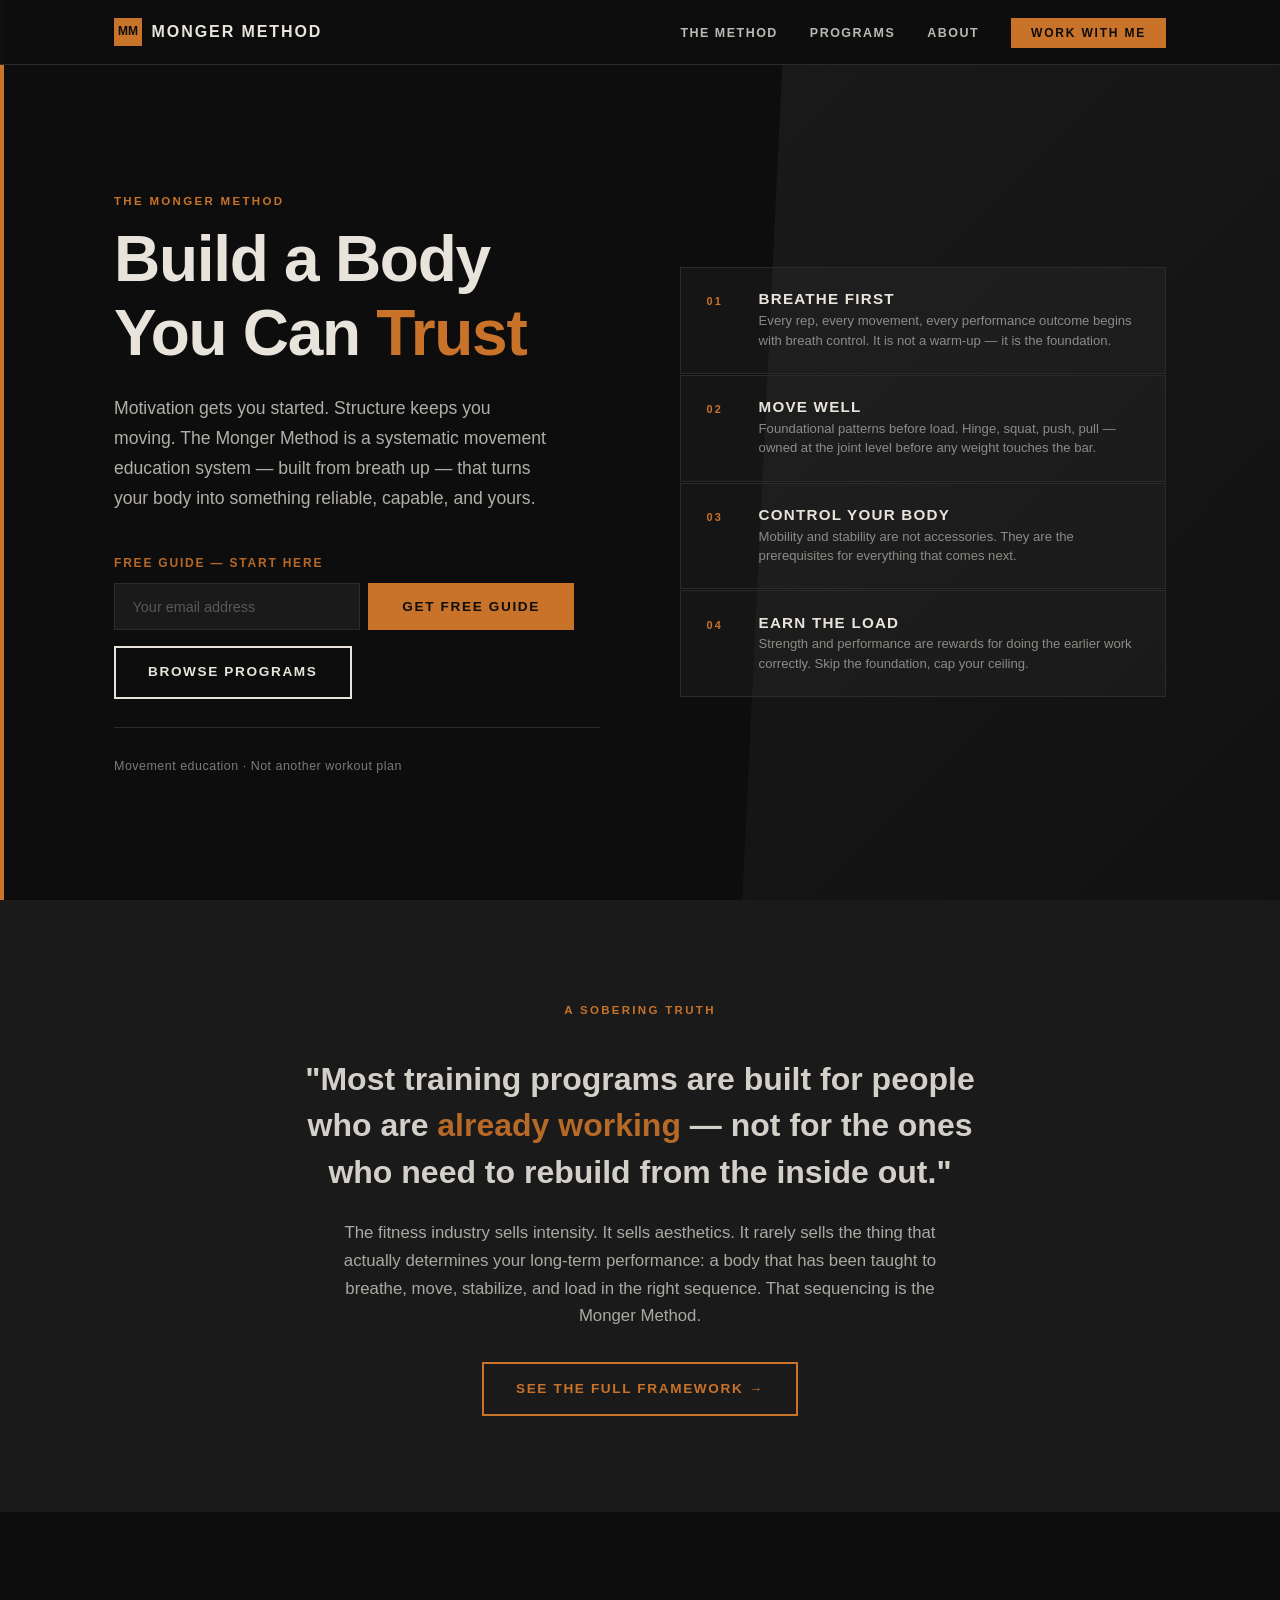
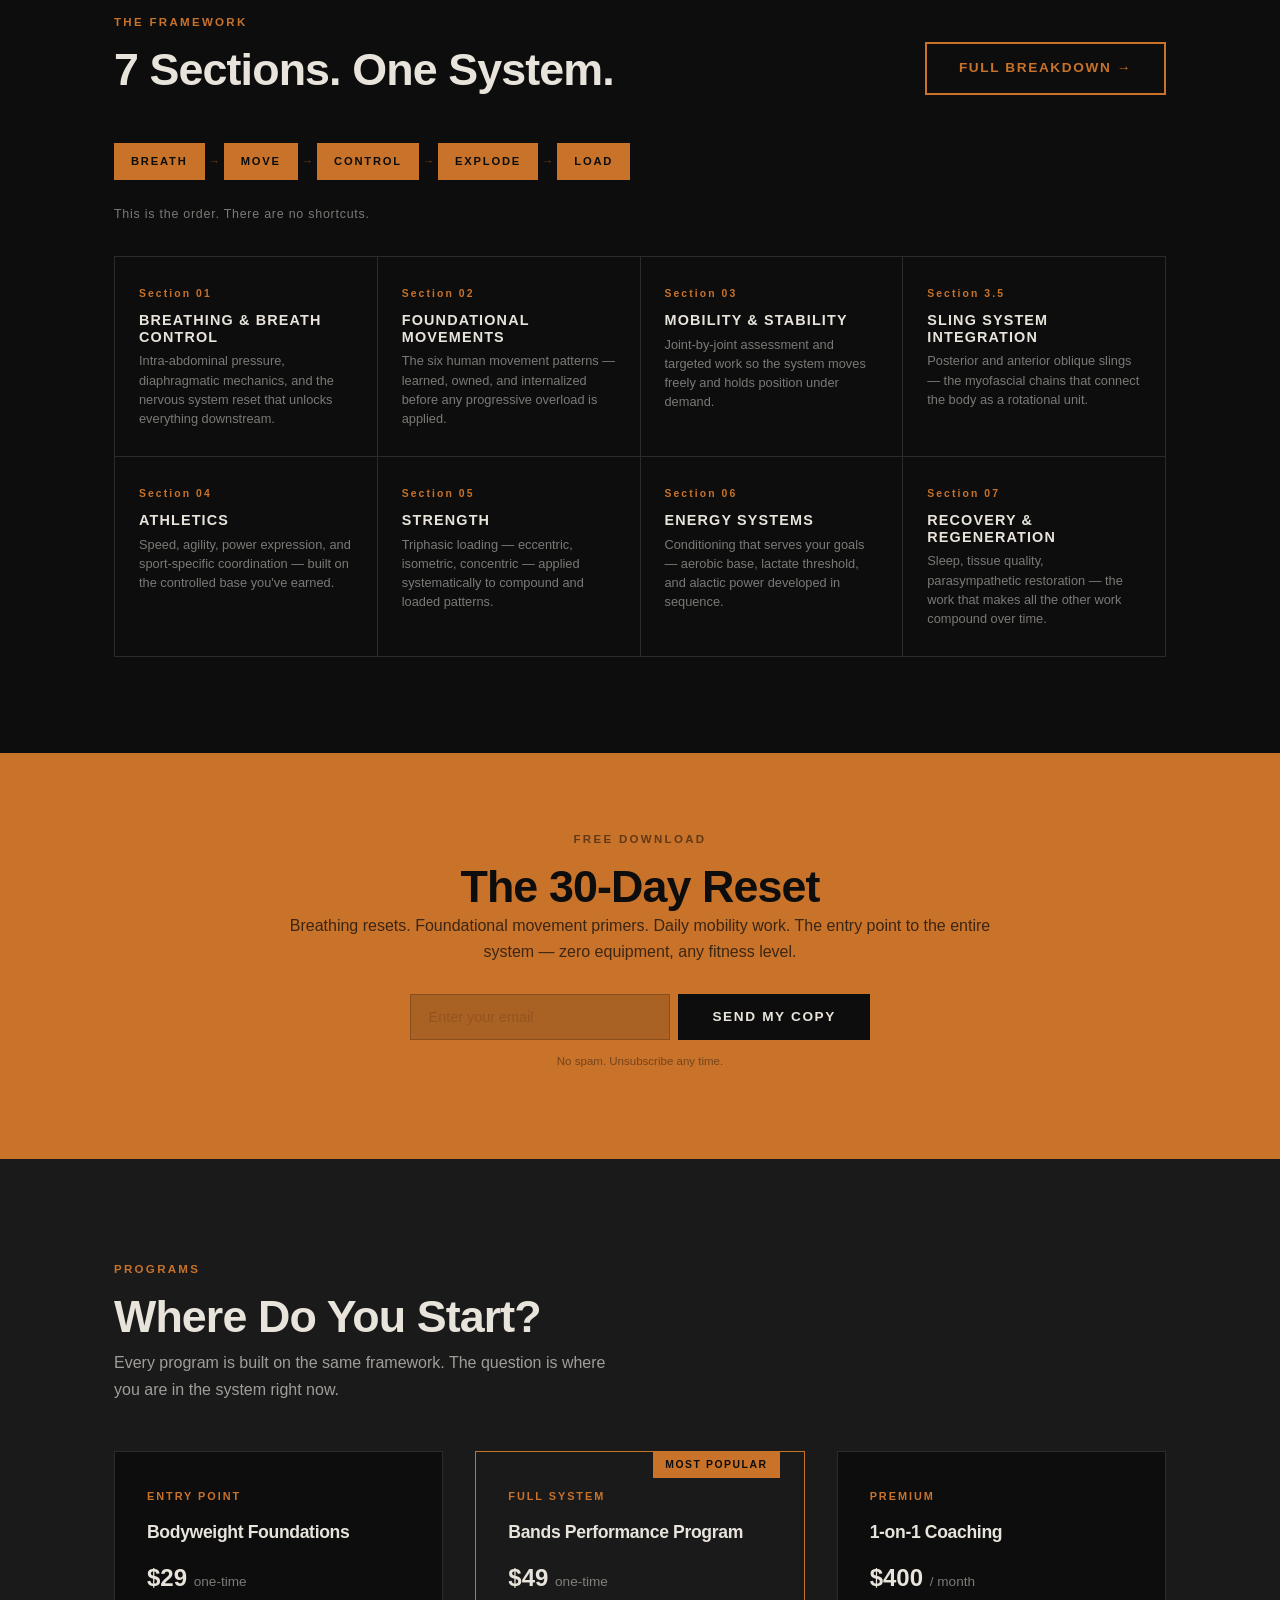
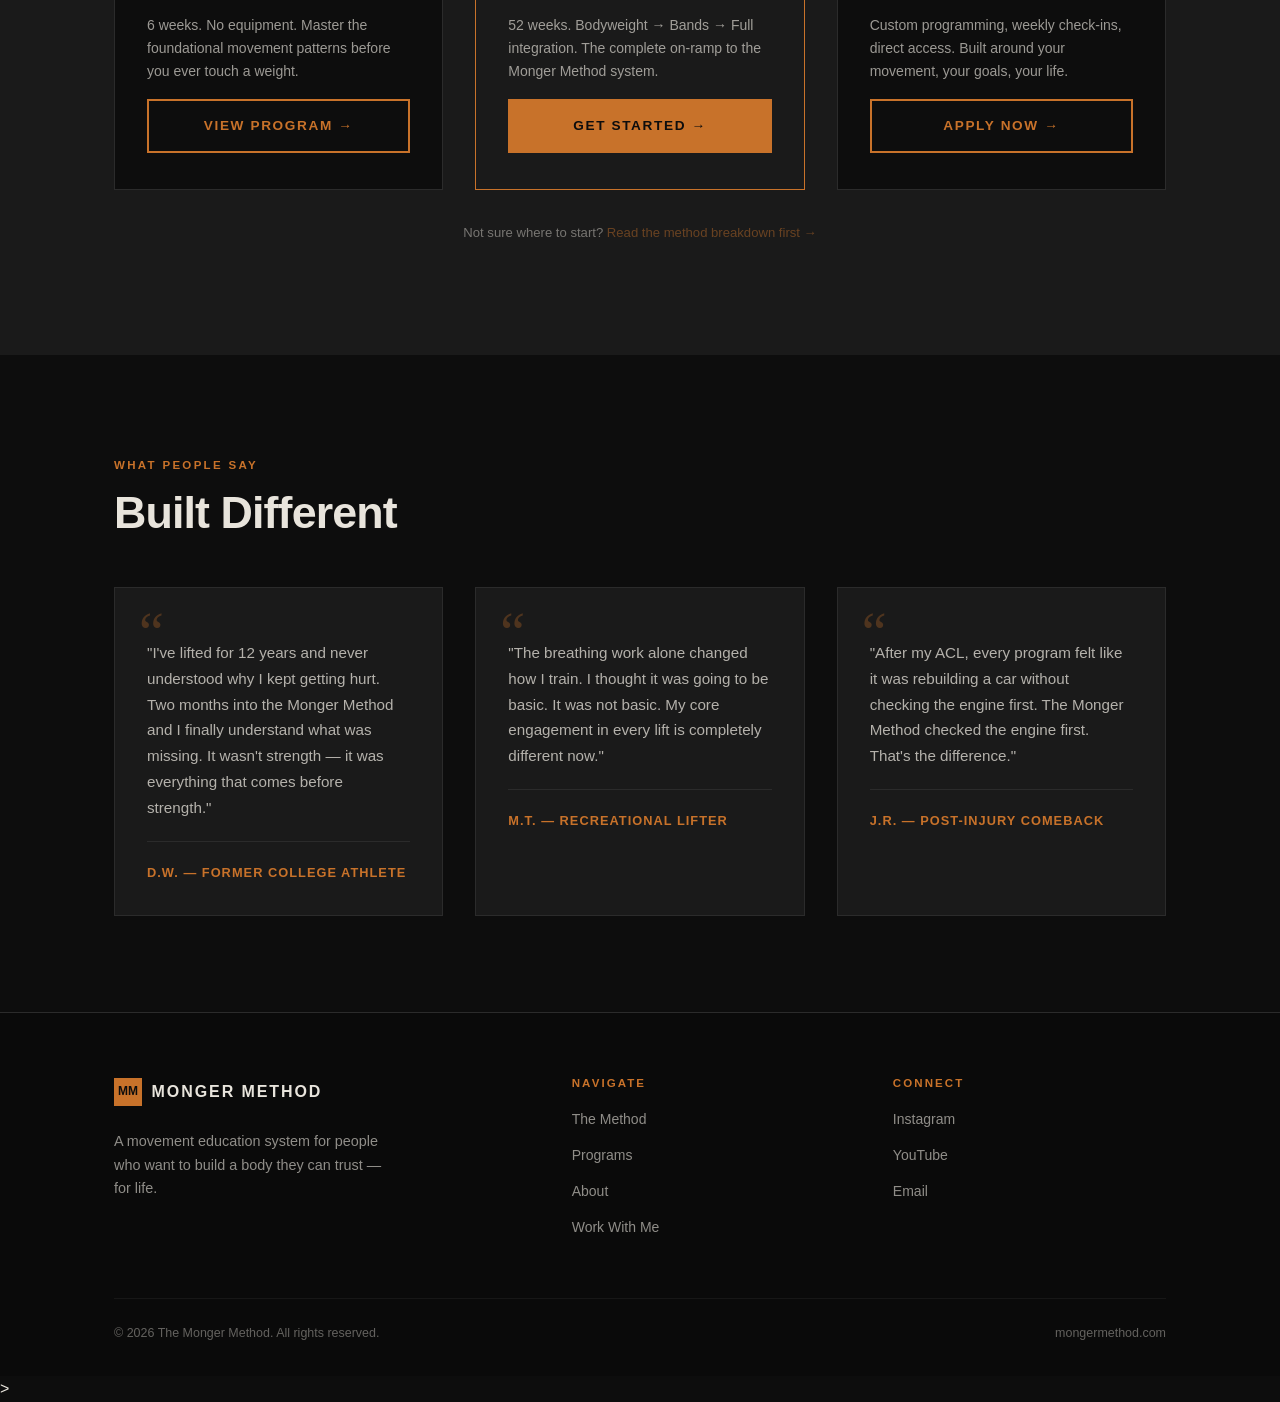
==== index.html @ ab611ed6 "Add index.html" ====
<!DOCTYPE html>
<html lang="en">
<head>
  <meta charset="UTF-8" />
  <meta name="viewport" content="width=device-width, initial-scale=1.0" />
  <title>The Monger Method — Build a Body You Can Trust</title>
  <meta name="description" content="A systematic movement education system built on breath, control, and progressive structure. Not a workout program — a methodology for building a body that performs for life." />
  <meta property="og:title" content="The Monger Method" />
  <meta property="og:description" content="Build a Body You Can Trust." />
  <meta property="og:url" content="https://mongermethod.com" />
  <meta property="og:type" content="website" />
  <link rel="stylesheet" href="css/style.css" />
  <style>
    /* ── Hero ─────────────────────────────────────────────── */
    .hero {
      min-height: 100vh;
      display: flex;
      align-items: center;
      background: var(--black);
      position: relative;
      overflow: hidden;
      padding-top: 64px;
    }

    .hero::before {
      content: '';
      position: absolute;
      top: 0; left: 0;
      width: 4px;
      height: 100%;
      background: var(--orange);
    }

    .hero::after {
      content: '';
      position: absolute;
      top: 0; right: 0;
      width: 42%;
      height: 100%;
      background: linear-gradient(135deg, var(--charcoal) 0%, #111 100%);
      clip-path: polygon(8% 0, 100% 0, 100% 100%, 0 100%);
      z-index: 0;
    }

    .hero__content {
      position: relative;
      z-index: 1;
      max-width: var(--max-width);
      margin: 0 auto;
      padding: 5rem 1.5rem;
      display: grid;
      grid-template-columns: 1fr 1fr;
      gap: 5rem;
      align-items: center;
    }

    .hero__left { max-width: 520px; }

    .hero__headline {
      margin-bottom: 1.5rem;
    }

    .hero__headline em {
      font-style: normal;
      color: var(--orange);
    }

    .hero__sub {
      font-size: 1.1rem;
      line-height: 1.7;
      opacity: 0.75;
      margin-bottom: 2.5rem;
      max-width: 440px;
    }

    .hero__cta-group {
      display: flex;
      flex-direction: column;
      gap: 1rem;
    }

    .hero__opt-in-label {
      font-size: 0.75rem;
      font-weight: 700;
      letter-spacing: 0.15em;
      text-transform: uppercase;
      color: var(--orange);
      margin-bottom: 0.6rem;
    }

    .hero__social-proof {
      display: flex;
      align-items: center;
      gap: 1rem;
      margin-top: 1.75rem;
      padding-top: 1.75rem;
      border-top: 1px solid var(--charcoal-2);
    }

    .hero__social-proof span {
      font-size: 0.78rem;
      opacity: 0.5;
      letter-spacing: 0.04em;
    }

    .hero__right {
      position: relative;
      z-index: 1;
      display: flex;
      flex-direction: column;
      gap: 1px;
    }

    .hero__step {
      display: flex;
      align-items: flex-start;
      gap: 1.25rem;
      padding: 1.4rem 1.6rem;
      background: rgba(255,255,255,0.03);
      border: 1px solid var(--charcoal-2);
      transition: all 0.2s;
    }
    .hero__step:hover {
      border-color: var(--orange);
      background: rgba(200, 114, 42, 0.05);
    }
    .hero__step:hover .hero__step-num { color: var(--amber); }

    .hero__step-num {
      font-size: 0.68rem;
      font-weight: 700;
      letter-spacing: 0.2em;
      color: var(--orange);
      min-width: 32px;
      padding-top: 3px;
    }

    .hero__step-body h4 {
      font-size: 0.95rem;
      color: var(--cream);
      margin-bottom: 0.2rem;
    }
    .hero__step-body p {
      font-size: 0.82rem;
      opacity: 0.55;
      margin: 0;
      line-height: 1.5;
    }

    /* ── Truth section ────────────────────────────────────── */
    .truth {
      padding: 6rem 0;
      background: var(--charcoal);
    }

    .truth__inner {
      max-width: 780px;
      margin: 0 auto;
      padding: 0 1.5rem;
      text-align: center;
    }

    .truth__quote {
      font-size: clamp(1.4rem, 3vw, 2rem);
      font-weight: 700;
      line-height: 1.45;
      color: var(--cream);
      margin: 1.5rem 0;
    }

    .truth__quote em {
      font-style: normal;
      color: var(--orange);
    }

    .truth__body {
      font-size: 1.05rem;
      opacity: 0.7;
      max-width: 600px;
      margin: 0 auto 2rem;
    }

    /* ── Method preview ───────────────────────────────────── */
    .method-preview { padding: 6rem 0; background: var(--black); }

    .method-preview__header {
      display: flex;
      align-items: flex-end;
      justify-content: space-between;
      margin-bottom: 3rem;
      flex-wrap: wrap;
      gap: 1rem;
    }

    .progression-bar {
      display: flex;
      align-items: center;
      gap: 0;
      margin: 3rem 0 0.5rem;
      overflow-x: auto;
      padding-bottom: 0.5rem;
    }

    .prog-step {
      display: flex;
      align-items: center;
      gap: 0.5rem;
      flex-shrink: 0;
    }

    .prog-step__label {
      font-size: 0.7rem;
      font-weight: 700;
      letter-spacing: 0.16em;
      text-transform: uppercase;
      color: var(--cream);
      opacity: 0.4;
      padding: 0.5rem 1rem;
      border: 1px solid var(--charcoal-2);
      background: transparent;
      transition: all 0.2s;
    }

    .prog-step__label.active {
      color: var(--black);
      background: var(--orange);
      border-color: var(--orange);
      opacity: 1;
    }

    .prog-arrow {
      font-size: 0.7rem;
      color: var(--orange);
      padding: 0 0.25rem;
      opacity: 0.5;
    }

    .method-grid {
      display: grid;
      grid-template-columns: repeat(4, 1fr);
      gap: 1px;
      background: var(--charcoal-2);
      border: 1px solid var(--charcoal-2);
    }

    .method-card {
      background: var(--black);
      padding: 1.75rem 1.5rem;
      position: relative;
      overflow: hidden;
      transition: background 0.2s;
    }
    .method-card:hover { background: var(--charcoal); }
    .method-card:hover .method-card__num { color: var(--amber); }

    .method-card__num {
      font-size: 0.65rem;
      font-weight: 700;
      letter-spacing: 0.2em;
      color: var(--orange);
      margin-bottom: 0.6rem;
    }

    .method-card h4 {
      font-size: 0.9rem;
      color: var(--cream);
      margin-bottom: 0.4rem;
    }

    .method-card p {
      font-size: 0.8rem;
      opacity: 0.5;
      line-height: 1.5;
      margin: 0;
    }

    .method-card__bar {
      position: absolute;
      bottom: 0; left: 0;
      height: 2px;
      width: 0;
      background: var(--orange);
      transition: width 0.35s ease;
    }
    .method-card:hover .method-card__bar { width: 100%; }

    /* ── Offer ladder ─────────────────────────────────────── */
    .offers { padding: 6rem 0; background: var(--charcoal); }

    .offer-card {
      background: var(--black);
      border: 1px solid var(--charcoal-2);
      padding: 2.25rem 2rem;
      display: flex;
      flex-direction: column;
      gap: 1rem;
      transition: border-color 0.2s;
      position: relative;
    }
    .offer-card:hover { border-color: var(--orange); }

    .offer-card--featured {
      border-color: var(--orange);
      background: var(--charcoal);
    }

    .offer-badge {
      position: absolute;
      top: -1px; right: 1.5rem;
      font-size: 0.65rem;
      font-weight: 700;
      letter-spacing: 0.15em;
      text-transform: uppercase;
      background: var(--orange);
      color: var(--black);
      padding: 0.3rem 0.75rem;
    }

    .offer-card__tier {
      font-size: 0.68rem;
      font-weight: 700;
      letter-spacing: 0.18em;
      text-transform: uppercase;
      color: var(--orange);
    }

    .offer-card h3 {
      font-size: 1.1rem;
      color: var(--cream);
      margin: 0;
    }

    .offer-card__price {
      font-size: 1.5rem;
      font-weight: 700;
      color: var(--cream);
    }
    .offer-card__price span {
      font-size: 0.85rem;
      opacity: 0.5;
      font-weight: 400;
    }

    .offer-card p {
      font-size: 0.875rem;
      opacity: 0.65;
      margin: 0;
    }

    /* ── Lead magnet strip ────────────────────────────────── */
    .lead-strip {
      background: var(--orange);
      padding: 4.5rem 0;
    }

    .lead-strip__inner {
      max-width: 760px;
      margin: 0 auto;
      padding: 0 1.5rem;
      text-align: center;
    }

    .lead-strip h2 { color: var(--black); }
    .lead-strip p  { color: var(--black); opacity: 0.75; font-size: 1rem; }

    .lead-strip .email-form { margin: 1.75rem auto 0; }

    .lead-strip .form-input {
      background: rgba(0,0,0,0.15);
      border-color: rgba(0,0,0,0.2);
      color: var(--black);
    }
    .lead-strip .form-input::placeholder { color: rgba(0,0,0,0.45); }
    .lead-strip .form-input:focus { border-color: var(--black); }

    .lead-strip .btn-primary {
      background: var(--black);
      border-color: var(--black);
      color: var(--cream);
    }
    .lead-strip .btn-primary:hover {
      background: var(--charcoal);
      border-color: var(--charcoal);
    }

    /* ── Testimonials ─────────────────────────────────────── */
    .testimonials { padding: 6rem 0; background: var(--black); }

    .testimonial-card {
      background: var(--charcoal);
      border: 1px solid var(--charcoal-2);
      padding: 2rem;
      position: relative;
    }

    .testimonial-card::before {
      content: '\201C';
      position: absolute;
      top: 1rem; left: 1.5rem;
      font-size: 3.5rem;
      line-height: 1;
      color: var(--orange);
      opacity: 0.3;
      font-family: Georgia, serif;
    }

    .testimonial-card p {
      font-size: 0.95rem;
      line-height: 1.7;
      opacity: 0.75;
      padding-top: 1.25rem;
    }

    .testimonial-card__author {
      margin-top: 1.25rem;
      padding-top: 1.25rem;
      border-top: 1px solid var(--charcoal-2);
      font-size: 0.8rem;
      font-weight: 700;
      letter-spacing: 0.08em;
      text-transform: uppercase;
      color: var(--orange);
    }

    /* ── Hero responsive ──────────────────────────────────── */
    @media (max-width: 860px) {
      .hero__content {
        grid-template-columns: 1fr;
        gap: 3rem;
        padding-top: 4rem;
        padding-bottom: 4rem;
      }
      .hero::after { display: none; }
      .method-grid { grid-template-columns: 1fr 1fr; }
    }

    @media (max-width: 540px) {
      .method-grid { grid-template-columns: 1fr; }
    }
  </style>
</head>
<body>

  <!-- ── NAV ────────────────────────────────────────────── -->
  <nav class="nav">
    <div class="nav__inner">
      <a href="index.html" class="nav__logo">
        <div class="nav__logo-mark">MM</div>
        Monger Method
      </a>
      <ul class="nav__links">
        <li><a href="method.html">The Method</a></li>
        <li><a href="programs.html">Programs</a></li>
        <li><a href="about.html">About</a></li>
        <li><a href="programs.html#coaching" class="nav__cta">Work With Me</a></li>
      </ul>
      <button class="nav__hamburger" aria-label="Menu">
        <span></span><span></span><span></span>
      </button>
    </div>
  </nav>

  <!-- ── HERO ───────────────────────────────────────────── -->
  <section class="hero">
    <div class="hero__content">
      <div class="hero__left fade-in">
        <span class="eyebrow">The Monger Method</span>
        <h1 class="hero__headline">
          Build a Body<br>You Can <em>Trust</em>
        </h1>
        <p class="hero__sub">
          Motivation gets you started. Structure keeps you moving.
          The Monger Method is a systematic movement education system — built from breath up — that turns your body into something reliable, capable, and yours.
        </p>
        <div class="hero__cta-group">
          <div>
            <p class="hero__opt-in-label">Free Guide — Start Here</p>
            <form class="email-form">
              <input type="email" class="form-input" placeholder="Your email address" />
              <button type="submit" class="btn btn-primary">Get Free guide</button>
            </form>
          </div>
          <a href="programs.html" class="btn btn-outline" style="width:fit-content;">Browse Programs</a>
        </div>
        <div class="hero__social-proof">
          <span>Movement education · Not another workout plan</span>
        </div>
      </div>

      <div class="hero__right fade-in">
        <div class="hero__step">
          <span class="hero__step-num">01</span>
          <div class="hero__step-body">
            <h4>Breathe First</h4>
            <p>Every rep, every movement, every performance outcome begins with breath control. It is not a warm-up — it is the foundation.</p>
          </div>
        </div>
        <div class="hero__step">
          <span class="hero__step-num">02</span>
          <div class="hero__step-body">
            <h4>Move Well</h4>
            <p>Foundational patterns before load. Hinge, squat, push, pull — owned at the joint level before any weight touches the bar.</p>
          </div>
        </div>
        <div class="hero__step">
          <span class="hero__step-num">03</span>
          <div class="hero__step-body">
            <h4>Control Your Body</h4>
            <p>Mobility and stability are not accessories. They are the prerequisites for everything that comes next.</p>
          </div>
        </div>
        <div class="hero__step">
          <span class="hero__step-num">04</span>
          <div class="hero__step-body">
            <h4>Earn the Load</h4>
            <p>Strength and performance are rewards for doing the earlier work correctly. Skip the foundation, cap your ceiling.</p>
          </div>
        </div>
      </div>
    </div>
  </section>

  <!-- ── TRUTH SECTION ──────────────────────────────────── -->
  <section class="truth">
    <div class="truth__inner fade-in">
      <span class="eyebrow">A Sobering Truth</span>
      <p class="truth__quote">
        "Most training programs are built for people who are <em>already working</em> — not for the ones who need to rebuild from the inside out."
      </p>
      <p class="truth__body">
        The fitness industry sells intensity. It sells aesthetics. It rarely sells the thing that actually determines your long-term performance: a body that has been taught to breathe, move, stabilize, and load in the right sequence.
        That sequencing is the Monger Method.
      </p>
      <a href="method.html" class="btn btn-ghost">See the Full Framework →</a>
    </div>
  </section>

  <!-- ── METHOD PREVIEW ─────────────────────────────────── -->
  <section class="method-preview">
    <div class="container">
      <div class="method-preview__header fade-in">
        <div>
          <span class="eyebrow">The Framework</span>
          <h2>7 Sections. One System.</h2>
        </div>
        <a href="method.html" class="btn btn-ghost">Full Breakdown →</a>
      </div>

      <div class="progression-bar fade-in">
        <div class="prog-step">
          <span class="prog-step__label active">Breath</span>
        </div>
        <div class="prog-arrow">→</div>
        <div class="prog-step">
          <span class="prog-step__label active">Move</span>
        </div>
        <div class="prog-arrow">→</div>
        <div class="prog-step">
          <span class="prog-step__label active">Control</span>
        </div>
        <div class="prog-arrow">→</div>
        <div class="prog-step">
          <span class="prog-step__label active">Explode</span>
        </div>
        <div class="prog-arrow">→</div>
        <div class="prog-step">
          <span class="prog-step__label active">Load</span>
        </div>
      </div>
      <p class="text-muted mt-2 mb-4" style="font-size:0.78rem;letter-spacing:0.06em;">This is the order. There are no shortcuts.</p>

      <div class="method-grid fade-in">
        <div class="method-card">
          <div class="method-card__num">Section 01</div>
          <h4>Breathing &amp; Breath Control</h4>
          <p>Intra-abdominal pressure, diaphragmatic mechanics, and the nervous system reset that unlocks everything downstream.</p>
          <div class="method-card__bar"></div>
        </div>
        <div class="method-card">
          <div class="method-card__num">Section 02</div>
          <h4>Foundational Movements</h4>
          <p>The six human movement patterns — learned, owned, and internalized before any progressive overload is applied.</p>
          <div class="method-card__bar"></div>
        </div>
        <div class="method-card">
          <div class="method-card__num">Section 03</div>
          <h4>Mobility &amp; Stability</h4>
          <p>Joint-by-joint assessment and targeted work so the system moves freely and holds position under demand.</p>
          <div class="method-card__bar"></div>
        </div>
        <div class="method-card">
          <div class="method-card__num">Section 3.5</div>
          <h4>Sling System Integration</h4>
          <p>Posterior and anterior oblique slings — the myofascial chains that connect the body as a rotational unit.</p>
          <div class="method-card__bar"></div>
        </div>
        <div class="method-card">
          <div class="method-card__num">Section 04</div>
          <h4>Athletics</h4>
          <p>Speed, agility, power expression, and sport-specific coordination — built on the controlled base you've earned.</p>
          <div class="method-card__bar"></div>
        </div>
        <div class="method-card">
          <div class="method-card__num">Section 05</div>
          <h4>Strength</h4>
          <p>Triphasic loading — eccentric, isometric, concentric — applied systematically to compound and loaded patterns.</p>
          <div class="method-card__bar"></div>
        </div>
        <div class="method-card">
          <div class="method-card__num">Section 06</div>
          <h4>Energy Systems</h4>
          <p>Conditioning that serves your goals — aerobic base, lactate threshold, and alactic power developed in sequence.</p>
          <div class="method-card__bar"></div>
        </div>
        <div class="method-card">
          <div class="method-card__num">Section 07</div>
          <h4>Recovery &amp; Regeneration</h4>
          <p>Sleep, tissue quality, parasympathetic restoration — the work that makes all the other work compound over time.</p>
          <div class="method-card__bar"></div>
        </div>
      </div>
    </div>
  </section>

  <!-- ── LEAD MAGNET STRIP ───────────────────────────────── -->
  <section class="lead-strip">
    <div class="lead-strip__inner fade-in">
      <span class="eyebrow" style="color:rgba(0,0,0,0.5);">Free Download</span>
      <h2>The 30-Day Reset</h2>
      <p>
        Breathing resets. Foundational movement primers. Daily mobility work.
        The entry point to the entire system — zero equipment, any fitness level.
      </p>
      <form class="email-form">
        <input type="email" class="form-input" placeholder="Enter your email" />
        <button type="submit" class="btn btn-primary">Send My Copy</button>
      </form>
      <p style="font-size:0.72rem;opacity:0.45;margin-top:0.75rem;color:#0D0D0D;">No spam. Unsubscribe any time.</p>
    </div>
  </section>

  <!-- ── OFFERS ──────────────────────────────────────────── -->
  <section class="offers">
    <div class="container">
      <div class="fade-in" style="margin-bottom:3rem;">
        <span class="eyebrow">Programs</span>
        <h2>Where Do You Start?</h2>
        <p style="max-width:500px;opacity:0.65;margin-top:0.5rem;">Every program is built on the same framework. The question is where you are in the system right now.</p>
      </div>

      <div class="grid-3 fade-in">
        <div class="offer-card">
          <div class="offer-card__tier">Entry Point</div>
          <h3>Bodyweight Foundations</h3>
          <div class="offer-card__price">$29 <span>one-time</span></div>
          <p>6 weeks. No equipment. Master the foundational movement patterns before you ever touch a weight.</p>
          <a href="programs.html" class="btn btn-ghost" style="margin-top:auto;">View Program →</a>
        </div>
        <div class="offer-card offer-card--featured">
          <div class="offer-badge">Most Popular</div>
          <div class="offer-card__tier">Full System</div>
          <h3>Bands Performance Program</h3>
          <div class="offer-card__price">$49 <span>one-time</span></div>
          <p>52 weeks. Bodyweight → Bands → Full integration. The complete on-ramp to the Monger Method system.</p>
          <a href="programs.html" class="btn btn-primary" style="margin-top:auto;">Get Started →</a>
        </div>
        <div class="offer-card">
          <div class="offer-card__tier">Premium</div>
          <h3>1-on-1 Coaching</h3>
          <div class="offer-card__price">$400 <span>/ month</span></div>
          <p>Custom programming, weekly check-ins, direct access. Built around your movement, your goals, your life.</p>
          <a href="programs.html#coaching" class="btn btn-ghost" style="margin-top:auto;">Apply Now →</a>
        </div>
      </div>

      <p class="text-center mt-4" style="opacity:0.45;font-size:0.82rem;">
        Not sure where to start? <a href="method.html" style="color:var(--orange);opacity:1;">Read the method breakdown first →</a>
      </p>
    </div>
  </section>

  <!-- ── TESTIMONIALS ────────────────────────────────────── -->
  <section class="testimonials">
    <div class="container">
      <div class="fade-in" style="margin-bottom:3rem;">
        <span class="eyebrow">What People Say</span>
        <h2>Built Different</h2>
      </div>
      <div class="grid-3 fade-in">
        <div class="testimonial-card">
          <p>"I've lifted for 12 years and never understood why I kept getting hurt. Two months into the Monger Method and I finally understand what was missing. It wasn't strength — it was everything that comes before strength."</p>
          <div class="testimonial-card__author">D.W. — Former College Athlete</div>
        </div>
        <div class="testimonial-card">
          <p>"The breathing work alone changed how I train. I thought it was going to be basic. It was not basic. My core engagement in every lift is completely different now."</p>
          <div class="testimonial-card__author">M.T. — Recreational Lifter</div>
        </div>
        <div class="testimonial-card">
          <p>"After my ACL, every program felt like it was rebuilding a car without checking the engine first. The Monger Method checked the engine first. That's the difference."</p>
          <div class="testimonial-card__author">J.R. — Post-Injury Comeback</div>
        </div>
      </div>
    </div>
  </section>

  <!-- ── FOOTER ──────────────────────────────────────────── -->
  <footer class="footer">
    <div class="container">
      <div class="footer__grid">
        <div class="footer__brand">
          <a href="index.html" class="nav__logo" style="margin-bottom:0.75rem;display:inline-flex;">
            <div class="nav__logo-mark">MM</div>
            Monger Method
          </a>
          <p>A movement education system for people who want to build a body they can trust — for life.</p>
        </div>
        <div class="footer__col">
          <h5>Navigate</h5>
          <ul>
            <li><a href="method.html">The Method</a></li>
          <li><a href="programs.html">Programs</a></li>
            <li><a href="about.html">About</a></li>
            <li><a href="programs.html#coaching">Work With Me</a></li>
          </ul>
        </div>
        <div class="footer__col">
          <h5>Connect</h5>
          <ul>
            <li><a href="https://instagram.com" target="_blank" rel="noopener">Instagram</a></li>
            <li><a href="https://youtube.com" target="_blank" rel="noopener">YouTube</a></li>
            <li><a href="mailto:hello@mongermethod.com">Email</a></li>
          </ul>
        </div>
      </div>
      <div class="footer__bottom">
        <span>© 2026 The Monger Method. All rights reserved.</span>
        <span>mongermethod.com</span>
      </div>
    </div>
  </footer>

  <script src="js/main.js"></script>
</body>
</html>
>
---- css/style.css ----
/* ============================================================
   MONGER METHOD — Global Stylesheet
   Brand: Black #0D0D0D / Orange #C8722A / Cream #E8E4DC
   Typography: Helvetica Neue / Helvetica / Arial
   ============================================================ */

:root {
  --black:      #0D0D0D;
  --charcoal:   #1A1A1A;
  --charcoal-2: #2B2B2B;
  --orange:     #C8722A;
  --amber:      #E8A020;
  --cream:      #E8E4DC;
  --cream-soft: #FFF8EE;
  --gray-muted: #5A5A5A;
  --white:      #FFFFFF;

  --font: "Helvetica Neue", Helvetica, Arial, sans-serif;
  --max-width: 1100px;
  --transition: 0.2s ease;
}

/* ── Reset ──────────────────────────────────────────────── */
*, *::before, *::after { box-sizing: border-box; margin: 0; padding: 0; }

html { scroll-behavior: smooth; font-size: 16px; }

body {
  background: var(--black);
  color: var(--cream);
  font-family: var(--font);
  line-height: 1.65;
  -webkit-font-smoothing: antialiased;
}

img { display: block; max-width: 100%; }
a  { color: var(--orange); text-decoration: none; transition: color var(--transition); }
a:hover { color: var(--amber); }

/* ── Typography ─────────────────────────────────────────── */
h1, h2, h3, h4, h5 {
  font-family: var(--font);
  font-weight: 700;
  letter-spacing: -0.02em;
  line-height: 1.15;
  color: var(--cream);
}

h1 { font-size: clamp(2.4rem, 5vw, 4.2rem); }
h2 { font-size: clamp(1.8rem, 3.5vw, 2.8rem); }
h3 { font-size: clamp(1.2rem, 2vw, 1.6rem); }
h4 { font-size: 1.1rem; text-transform: uppercase; letter-spacing: 0.08em; }

p { margin-bottom: 1rem; color: var(--cream); opacity: 0.9; }

.eyebrow {
  display: inline-block;
  font-size: 0.72rem;
  font-weight: 700;
  letter-spacing: 0.2em;
  text-transform: uppercase;
  color: var(--orange);
  margin-bottom: 0.75rem;
}

/* ── Layout Helpers ─────────────────────────────────────── */
.container {
  max-width: var(--max-width);
  margin: 0 auto;
  padding: 0 1.5rem;
}

.section {
  padding: 6rem 0;
}

.section--dark  { background: var(--black); }
.section--mid   { background: var(--charcoal); }
.section--deep  { background: #111111; }

/* ── Orange structural bar (brand marker) ───────────────── */
.orange-bar {
  width: 3px;
  background: var(--orange);
  flex-shrink: 0;
}

.orange-bar--top {
  display: block;
  width: 48px;
  height: 3px;
  background: var(--orange);
  margin-bottom: 1.25rem;
}

.section-label {
  display: flex;
  align-items: flex-start;
  gap: 1rem;
  margin-bottom: 2.5rem;
}

.section-label .orange-bar { height: 100%; min-height: 3rem; }

/* ── Buttons ────────────────────────────────────────────── */
.btn {
  display: inline-block;
  font-family: var(--font);
  font-size: 0.85rem;
  font-weight: 700;
  letter-spacing: 0.12em;
  text-transform: uppercase;
  padding: 0.85rem 2rem;
  border: 2px solid transparent;
  cursor: pointer;
  transition: all var(--transition);
  text-align: center;
}

.btn-primary {
  background: var(--orange);
  color: var(--black);
  border-color: var(--orange);
}
.btn-primary:hover {
  background: var(--amber);
  border-color: var(--amber);
  color: var(--black);
}

.btn-outline {
  background: transparent;
  color: var(--cream);
  border-color: var(--cream);
}
.btn-outline:hover {
  background: var(--cream);
  color: var(--black);
}

.btn-ghost {
  background: transparent;
  color: var(--orange);
  border-color: var(--orange);
}
.btn-ghost:hover {
  background: var(--orange);
  color: var(--black);
}

/* ── Navigation ─────────────────────────────────────────── */
.nav {
  position: fixed;
  top: 0;
  left: 0;
  right: 0;
  z-index: 100;
  background: rgba(13, 13, 13, 0.96);
  border-bottom: 1px solid var(--charcoal-2);
  backdrop-filter: blur(8px);
}

.nav__inner {
  max-width: var(--max-width);
  margin: 0 auto;
  padding: 0 1.5rem;
  height: 64px;
  display: flex;
  align-items: center;
  justify-content: space-between;
}

.nav__logo {
  font-size: 1rem;
  font-weight: 700;
  letter-spacing: 0.12em;
  text-transform: uppercase;
  color: var(--cream) !important;
  display: flex;
  align-items: center;
  gap: 0.6rem;
}

.nav__logo-mark {
  width: 28px;
  height: 28px;
  background: var(--orange);
  display: flex;
  align-items: center;
  justify-content: center;
  font-size: 0.75rem;
  font-weight: 900;
  color: var(--black);
  letter-spacing: 0;
  flex-shrink: 0;
}

.nav__links {
  display: flex;
  align-items: center;
  gap: 2rem;
  list-style: none;
}

.nav__links a {
  font-size: 0.78rem;
  font-weight: 600;
  letter-spacing: 0.12em;
  text-transform: uppercase;
  color: var(--cream);
  opacity: 0.8;
  transition: all var(--transition);
}
.nav__links a:hover, .nav__links a.active {
  color: var(--orange);
  opacity: 1;
}

.nav__cta {
  font-size: 0.75rem !important;
  font-weight: 700 !important;
  letter-spacing: 0.15em !important;
  padding: 0.5rem 1.25rem;
  background: var(--orange);
  color: var(--black) !important;
  opacity: 1 !important;
}
.nav__cta:hover { background: var(--amber); color: var(--black) !important; }

.nav__hamburger {
  display: none;
  flex-direction: column;
  gap: 5px;
  cursor: pointer;
  padding: 4px;
  background: none;
  border: none;
}
.nav__hamburger span {
  display: block;
  width: 24px;
  height: 2px;
  background: var(--cream);
  transition: all 0.3s;
}

/* ── Footer ─────────────────────────────────────────────── */
.footer {
  background: #0A0A0A;
  border-top: 1px solid var(--charcoal-2);
  padding: 4rem 0 2rem;
}

.footer__grid {
  display: grid;
  grid-template-columns: 1.5fr 1fr 1fr;
  gap: 3rem;
  margin-bottom: 3rem;
}

.footer__brand p {
  font-size: 0.9rem;
  opacity: 0.6;
  max-width: 280px;
  margin-top: 0.75rem;
}

.footer__col h5 {
  font-size: 0.72rem;
  font-weight: 700;
  letter-spacing: 0.18em;
  text-transform: uppercase;
  color: var(--orange);
  margin-bottom: 1rem;
}

.footer__col ul { list-style: none; }
.footer__col ul li { margin-bottom: 0.6rem; }
.footer__col ul li a {
  font-size: 0.875rem;
  color: var(--cream);
  opacity: 0.6;
  transition: all var(--transition);
}
.footer__col ul li a:hover { opacity: 1; color: var(--orange); }

.footer__bottom {
  border-top: 1px solid var(--charcoal-2);
  padding-top: 1.5rem;
  display: flex;
  align-items: center;
  justify-content: space-between;
  font-size: 0.78rem;
  opacity: 0.4;
  color: var(--cream);
}

/* ── Cards ──────────────────────────────────────────────── */
.card {
  background: var(--charcoal);
  border: 1px solid var(--charcoal-2);
  padding: 2rem;
  transition: border-color var(--transition);
}
.card:hover { border-color: var(--orange); }

.card__number {
  font-size: 0.7rem;
  font-weight: 700;
  letter-spacing: 0.2em;
  color: var(--orange);
  margin-bottom: 0.75rem;
}

/* ── Forms ──────────────────────────────────────────────── */
.form-group { margin-bottom: 1rem; }

.form-input {
  width: 100%;
  background: var(--charcoal);
  border: 1px solid var(--charcoal-2);
  color: var(--cream);
  font-family: var(--font);
  font-size: 0.9rem;
  padding: 0.85rem 1.1rem;
  outline: none;
  transition: border-color var(--transition);
}
.form-input::placeholder { color: var(--cream); opacity: 0.3; }
.form-input:focus { border-color: var(--orange); }

.email-form {
  display: flex;
  gap: 0.5rem;
  max-width: 460px;
}
.email-form .form-input { flex: 1; }

/* ── Utility ─────────────────────────────────────────────── */
.text-orange  { color: var(--orange); }
.text-amber   { color: var(--amber); }
.text-cream   { color: var(--cream); }
.text-muted   { opacity: 0.5; }
.text-center  { text-align: center; }
.text-upper   { text-transform: uppercase; letter-spacing: 0.12em; }

.mt-1 { margin-top: 0.5rem; }
.mt-2 { margin-top: 1rem; }
.mt-3 { margin-top: 1.5rem; }
.mt-4 { margin-top: 2rem; }
.mb-1 { margin-bottom: 0.5rem; }
.mb-2 { margin-bottom: 1rem; }
.mb-3 { margin-bottom: 1.5rem; }
.mb-4 { margin-bottom: 2rem; }

.divider {
  height: 1px;
  background: var(--charcoal-2);
  margin: 3rem 0;
}

/* ── Grid ───────────────────────────────────────────────── */
.grid-2 { display: grid; grid-template-columns: 1fr 1fr; gap: 2rem; }
.grid-3 { display: grid; grid-template-columns: 1fr 1fr 1fr; gap: 2rem; }
.grid-4 { display: grid; grid-template-columns: 1fr 1fr 1fr 1fr; gap: 1.5rem; }

/* ── Responsive ─────────────────────────────────────────── */
@media (max-width: 900px) {
  .grid-3 { grid-template-columns: 1fr 1fr; }
  .grid-4 { grid-template-columns: 1fr 1fr; }
  .footer__grid { grid-template-columns: 1fr 1fr; }
}

@media (max-width: 640px) {
  .section { padding: 4rem 0; }
  .grid-2, .grid-3, .grid-4 { grid-template-columns: 1fr; }
  .footer__grid { grid-template-columns: 1fr; }
  .email-form { flex-direction: column; }

  .nav__links { display: none; }
  .nav__hamburger { display: flex; }

  .nav__links.open {
    display: flex;
    flex-direction: column;
    position: fixed;
    top: 64px;
    left: 0;
    right: 0;
    bottom: 0;
    background: var(--black);
    padding: 2rem 1.5rem;
    gap: 1.5rem;
    align-items: flex-start;
  }
  .nav__links.open a { font-size: 1.1rem; opacity: 1; }
  .nav__links.open .nav__cta {
    padding: 0.85rem 2rem;
    font-size: 0.9rem !important;
  }
}
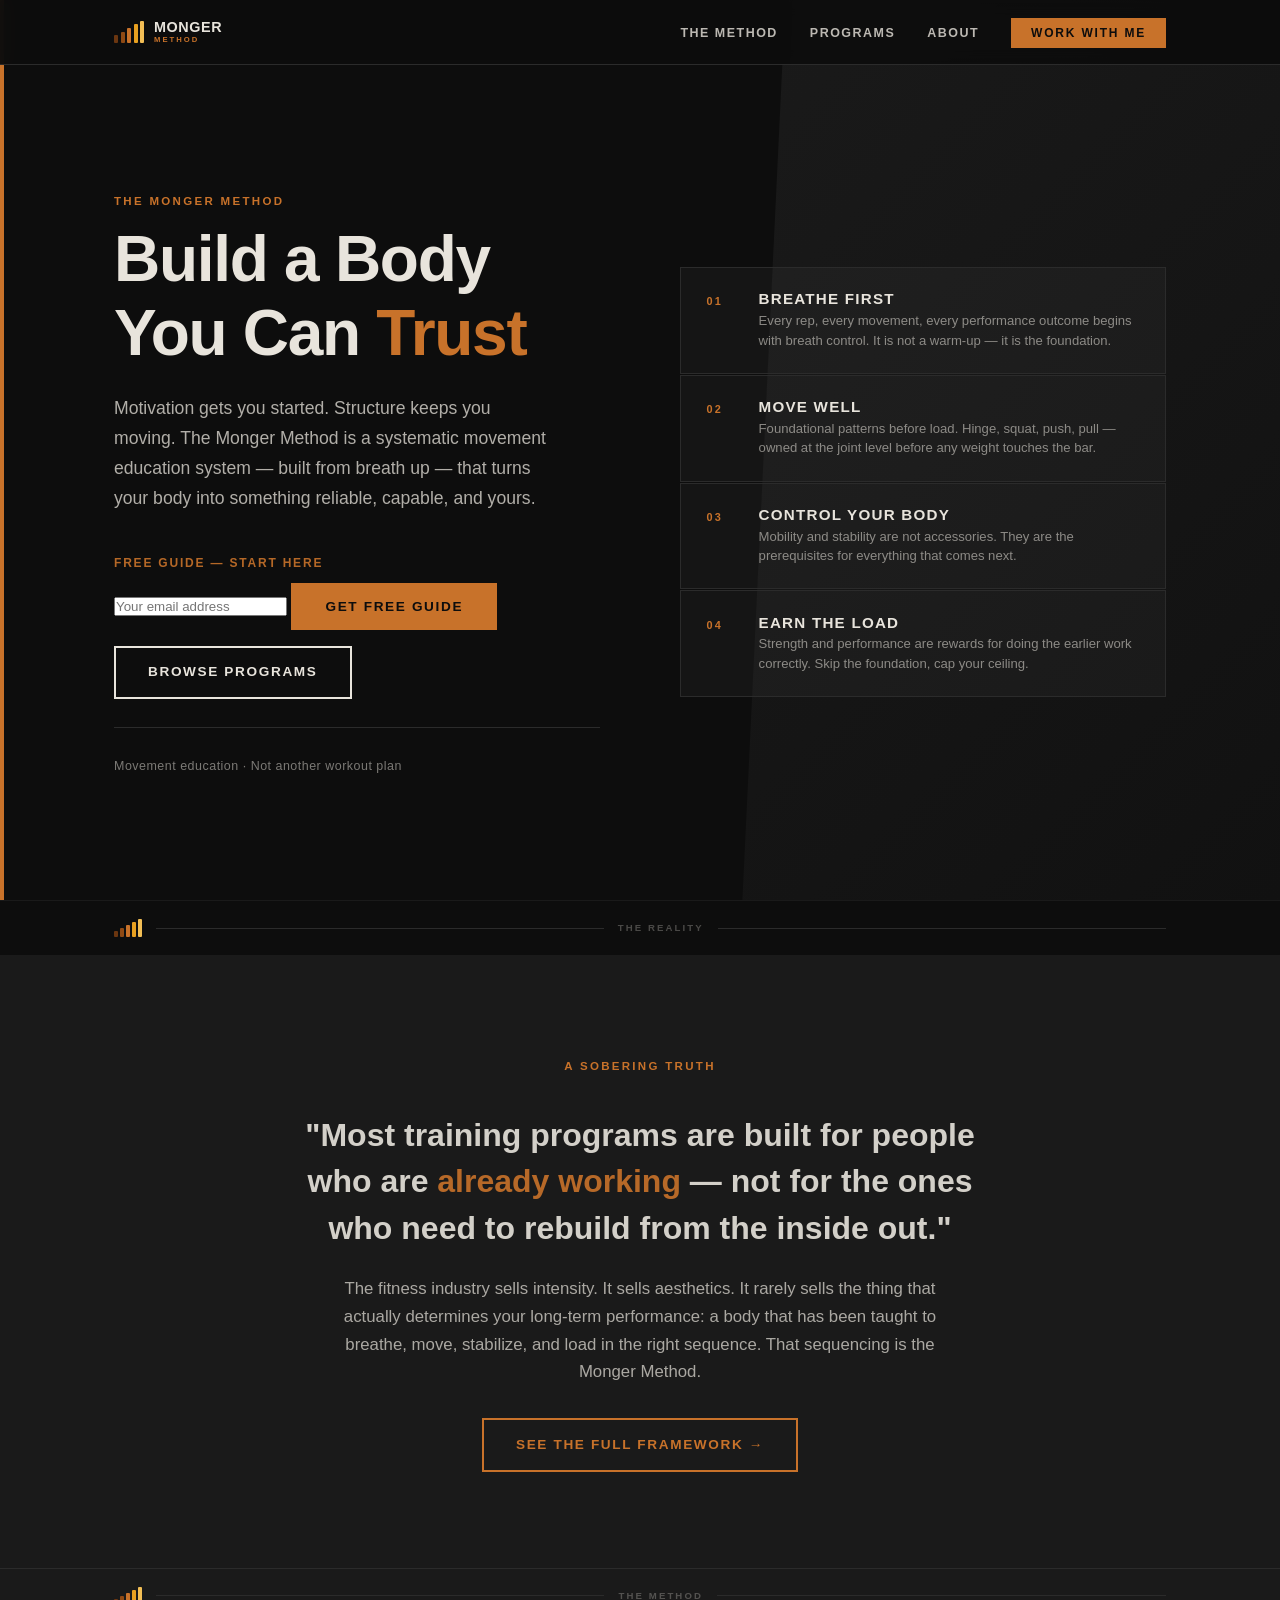
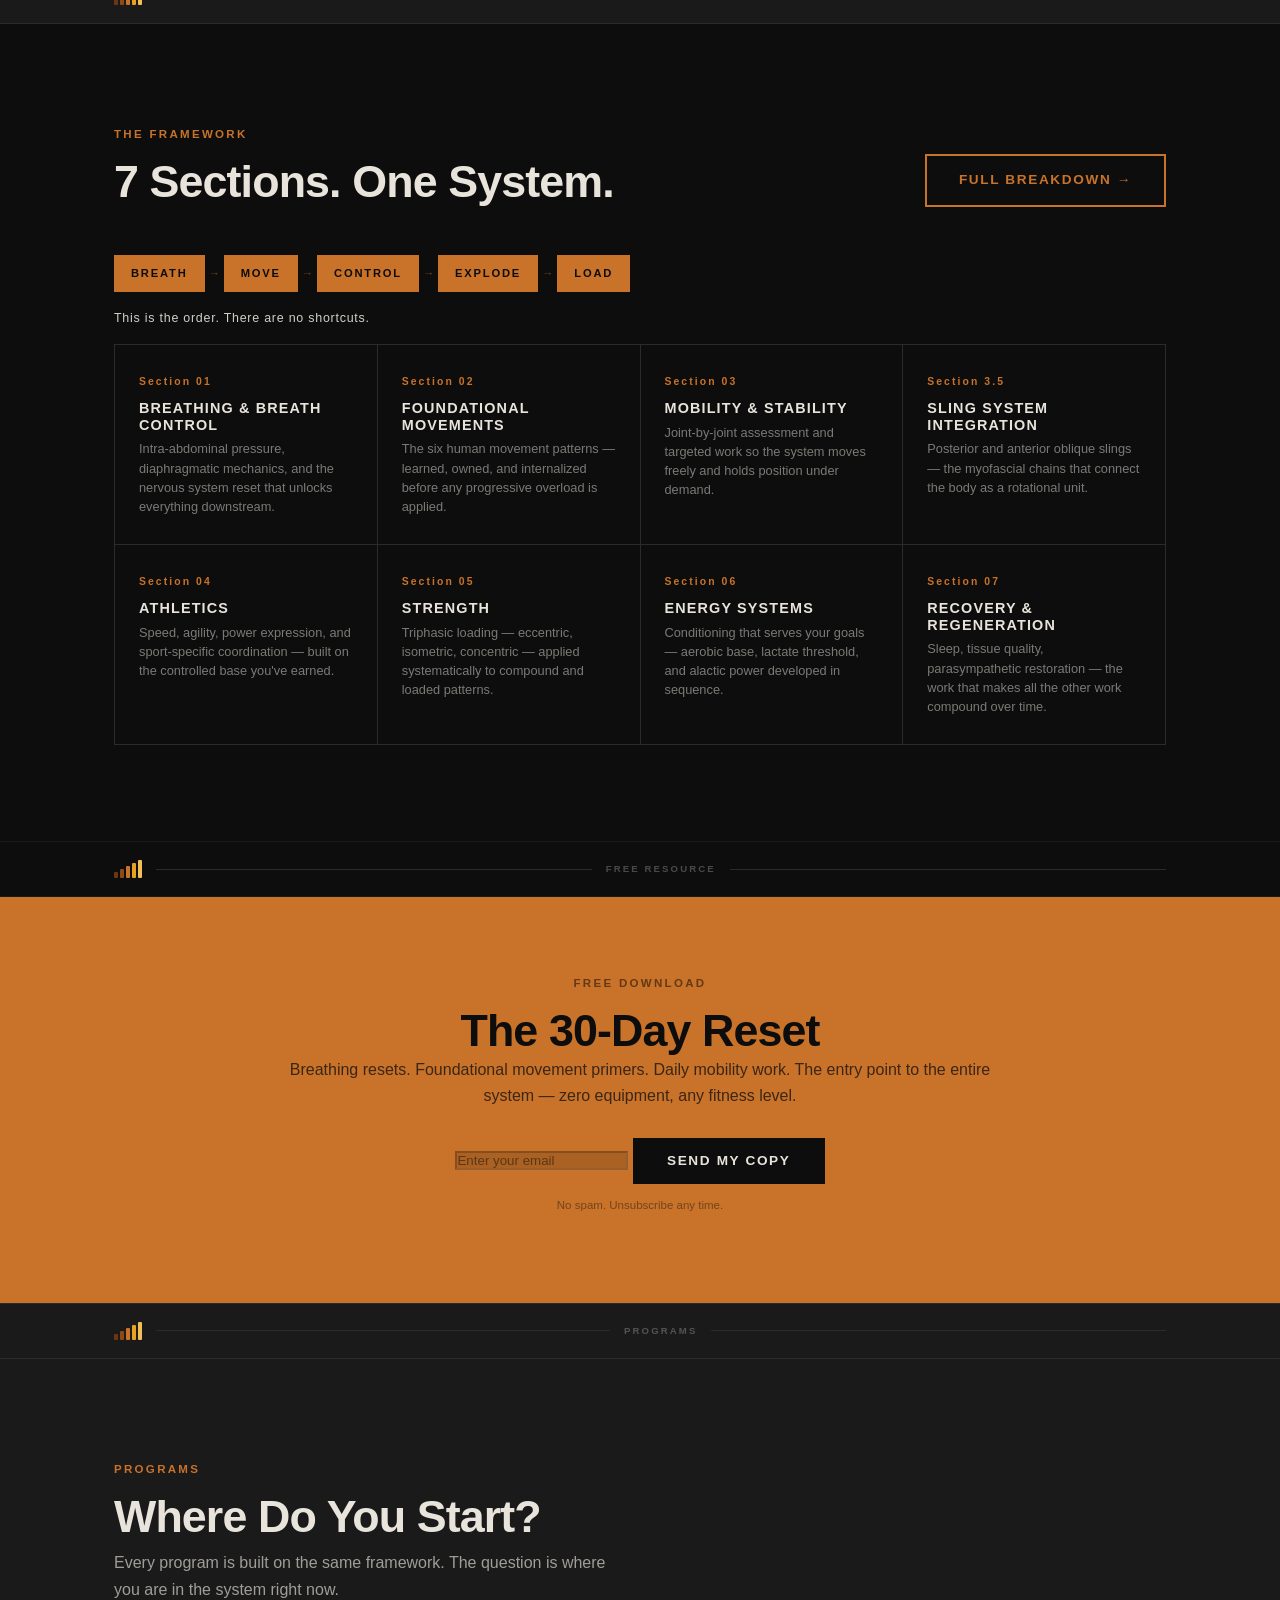
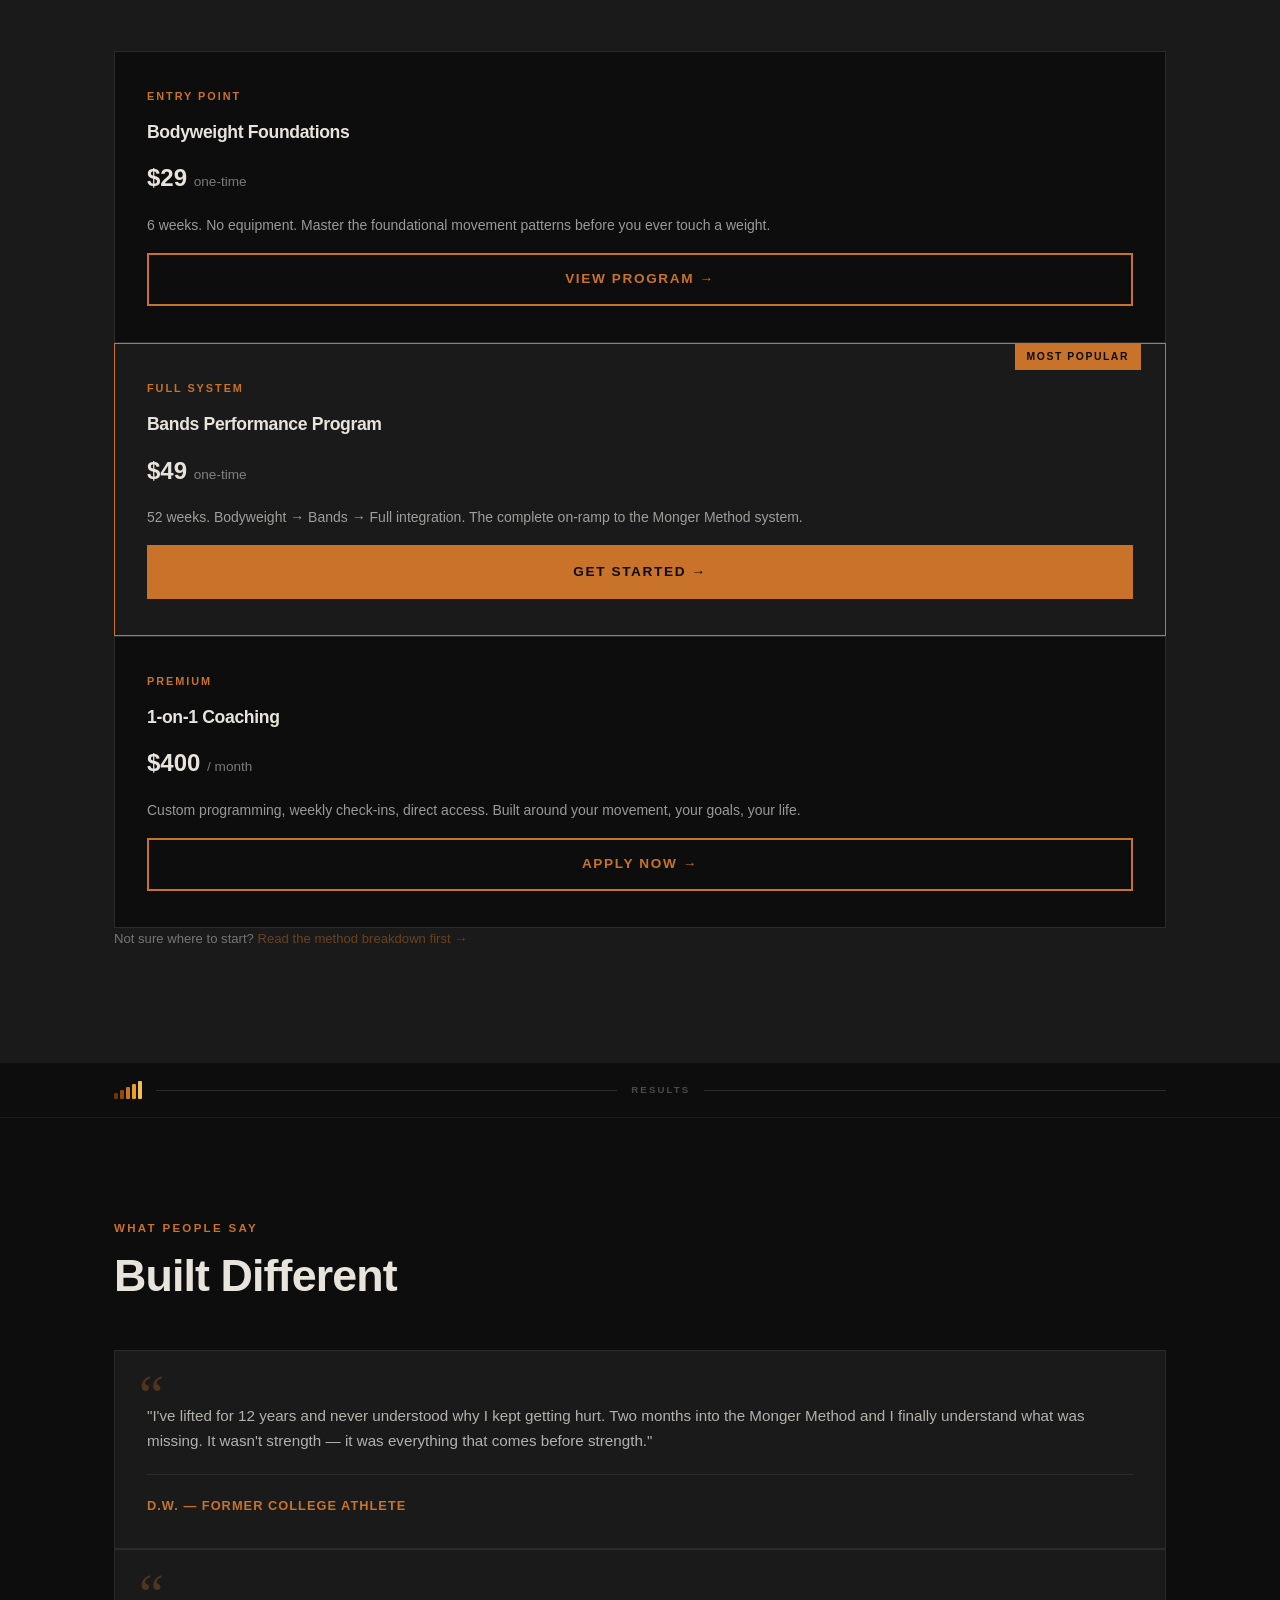
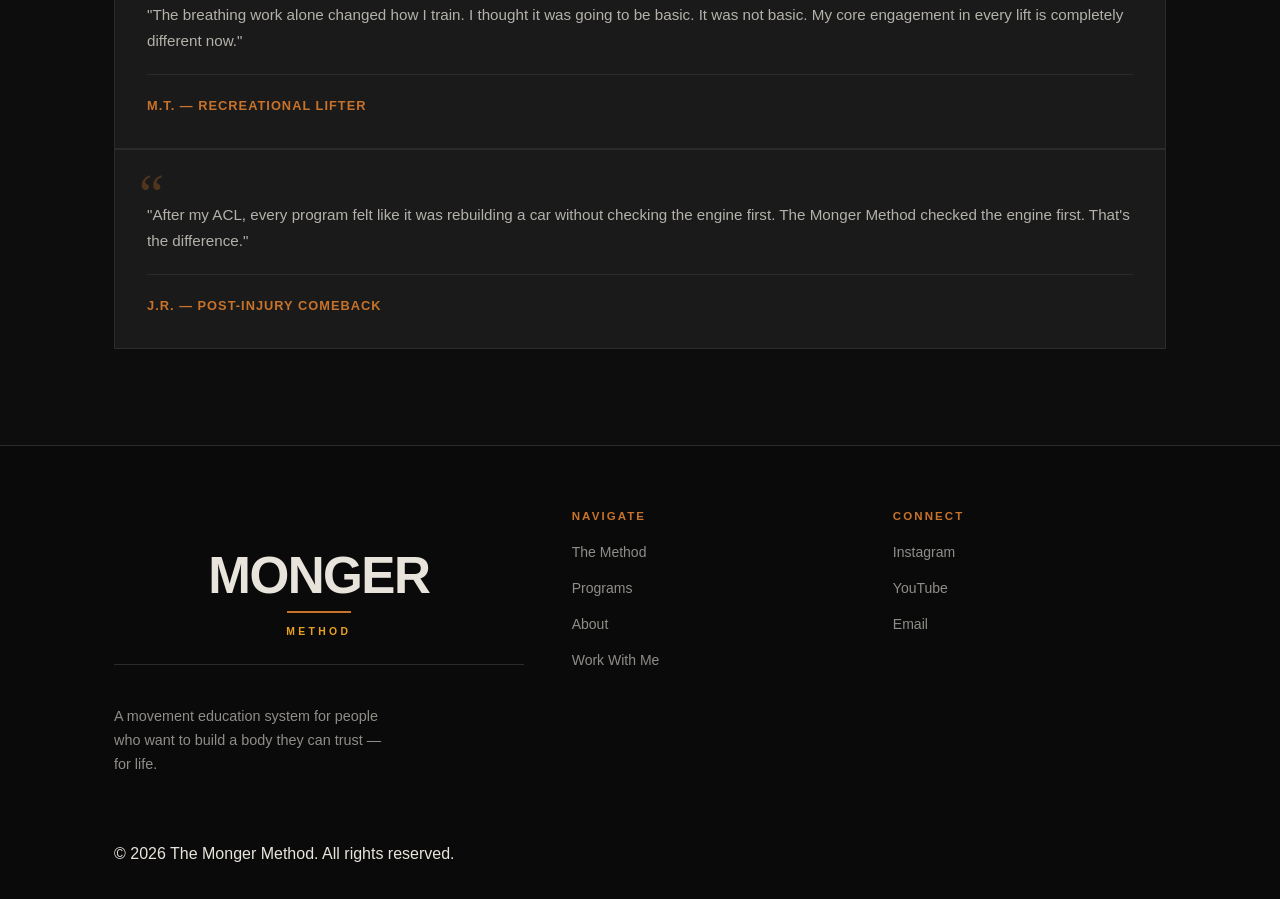
==== commit 8029bc3d: "feat: Concept C logo integration — Logo 4 nav lockup, ghost watermark, section dividers, Logo 1 foot" ====
--- a/index.html
+++ b/index.html
@@ -445,8 +445,13 @@
   <nav class="nav">
     <div class="nav__inner">
       <a href="index.html" class="nav__logo">
-        <div class="nav__logo-mark">MM</div>
-        Monger Method
+        <div class="ladder-mark" aria-hidden="true">
+          <span></span><span></span><span></span><span></span><span></span>
+        </div>
+        <div class="nav__logo-wordmark">
+          <span class="wm-top">MONGER</span>
+          <span class="wm-sub">METHOD</span>
+        </div>
       </a>
       <ul class="nav__links">
         <li><a href="method.html">The Method</a></li>
@@ -462,6 +467,9 @@
 
   <!-- ── HERO ───────────────────────────────────────────── -->
   <section class="hero">
+    <div class="hero__ghost" aria-hidden="true">
+      <span></span><span></span><span></span><span></span><span></span>
+    </div>
     <div class="hero__content">
       <div class="hero__left fade-in">
         <span class="eyebrow">The Monger Method</span>
@@ -477,7 +485,7 @@
             <p class="hero__opt-in-label">Free Guide — Start Here</p>
             <form class="email-form">
               <input type="email" class="form-input" placeholder="Your email address" />
-              <button type="submit" class="btn btn-primary">Get Free guide</button>
+              <button type="submit" class="btn btn-primary">Get Free Guide</button>
             </form>
           </div>
           <a href="programs.html" class="btn btn-outline" style="width:fit-content;">Browse Programs</a>
@@ -520,6 +528,18 @@
     </div>
   </section>
 
+  <div class="section-divider-wrap">
+    <div class="container">
+      <div class="section-divider">
+        <div class="section-divider__bars" aria-hidden="true">
+          <span></span><span></span><span></span><span></span><span></span>
+        </div>
+        <div class="section-divider__rule"></div>
+        <div class="section-divider__label">The Reality</div>
+        <div class="section-divider__rule"></div>
+      </div>
+    </div>
+  </div>
   <!-- ── TRUTH SECTION ──────────────────────────────────── -->
   <section class="truth">
     <div class="truth__inner fade-in">
@@ -535,6 +555,18 @@
     </div>
   </section>
 
+  <div class="section-divider-wrap mid">
+    <div class="container">
+      <div class="section-divider">
+        <div class="section-divider__bars" aria-hidden="true">
+          <span></span><span></span><span></span><span></span><span></span>
+        </div>
+        <div class="section-divider__rule"></div>
+        <div class="section-divider__label">The Method</div>
+        <div class="section-divider__rule"></div>
+      </div>
+    </div>
+  </div>
   <!-- ── METHOD PREVIEW ─────────────────────────────────── -->
   <section class="method-preview">
     <div class="container">
@@ -622,6 +654,18 @@
     </div>
   </section>
 
+  <div class="section-divider-wrap">
+    <div class="container">
+      <div class="section-divider">
+        <div class="section-divider__bars" aria-hidden="true">
+          <span></span><span></span><span></span><span></span><span></span>
+        </div>
+        <div class="section-divider__rule"></div>
+        <div class="section-divider__label">Free Resource</div>
+        <div class="section-divider__rule"></div>
+      </div>
+    </div>
+  </div>
   <!-- ── LEAD MAGNET STRIP ───────────────────────────────── -->
   <section class="lead-strip">
     <div class="lead-strip__inner fade-in">
@@ -639,6 +683,18 @@
     </div>
   </section>
 
+  <div class="section-divider-wrap mid">
+    <div class="container">
+      <div class="section-divider">
+        <div class="section-divider__bars" aria-hidden="true">
+          <span></span><span></span><span></span><span></span><span></span>
+        </div>
+        <div class="section-divider__rule"></div>
+        <div class="section-divider__label">Programs</div>
+        <div class="section-divider__rule"></div>
+      </div>
+    </div>
+  </div>
   <!-- ── OFFERS ──────────────────────────────────────────── -->
   <section class="offers">
     <div class="container">
@@ -679,6 +735,18 @@
     </div>
   </section>
 
+  <div class="section-divider-wrap">
+    <div class="container">
+      <div class="section-divider">
+        <div class="section-divider__bars" aria-hidden="true">
+          <span></span><span></span><span></span><span></span><span></span>
+        </div>
+        <div class="section-divider__rule"></div>
+        <div class="section-divider__label">Results</div>
+        <div class="section-divider__rule"></div>
+      </div>
+    </div>
+  </div>
   <!-- ── TESTIMONIALS ────────────────────────────────────── -->
   <section class="testimonials">
     <div class="container">
@@ -708,17 +776,18 @@
     <div class="container">
       <div class="footer__grid">
         <div class="footer__brand">
-          <a href="index.html" class="nav__logo" style="margin-bottom:0.75rem;display:inline-flex;">
-            <div class="nav__logo-mark">MM</div>
-            Monger Method
-          </a>
+          <div class="footer__stamp">
+            <span class="footer__stamp-big">MONGER</span>
+            <div class="footer__stamp-rule"></div>
+            <span class="footer__stamp-sub">METHOD</span>
+          </div>
           <p>A movement education system for people who want to build a body they can trust — for life.</p>
         </div>
         <div class="footer__col">
           <h5>Navigate</h5>
           <ul>
             <li><a href="method.html">The Method</a></li>
-          <li><a href="programs.html">Programs</a></li>
+            <li><a href="programs.html">Programs</a></li>
             <li><a href="about.html">About</a></li>
             <li><a href="programs.html#coaching">Work With Me</a></li>
           </ul>
@@ -733,13 +802,4 @@
         </div>
       </div>
       <div class="footer__bottom">
-        <span>© 2026 The Monger Method. All rights reserved.</span>
-        <span>mongermethod.com</span>
-      </div>
-    </div>
-  </footer>
-
-  <script src="js/main.js"></script>
-</body>
-</html>
->
+        <span>© 2026 The Monger Method. All rights reserved.</sp
--- a/css/style.css
+++ b/css/style.css
@@ -148,6 +148,154 @@
   color: var(--black);
 }
 
+/* ── Logo 4 — Ladder Mark (nav + dividers + ghost) ─────── */
+.ladder-mark {
+  display: flex;
+  align-items: flex-end;
+  gap: 2.5px;
+  height: 22px;
+  flex-shrink: 0;
+}
+.ladder-mark span {
+  display: block;
+  border-radius: 1px;
+  width: 4px;
+}
+.ladder-mark span:nth-child(1) { height: 8px;  background: #6b3610; }
+.ladder-mark span:nth-child(2) { height: 11px; background: #8f4a14; }
+.ladder-mark span:nth-child(3) { height: 15px; background: var(--orange); }
+.ladder-mark span:nth-child(4) { height: 19px; background: var(--amber); }
+.ladder-mark span:nth-child(5) { height: 22px; background: #f2be55; }
+
+/* ── Nav logo wordmark layout ───────────────────────────── */
+.nav__logo-wordmark {
+  display: flex;
+  flex-direction: column;
+  line-height: 1;
+  gap: 2px;
+}
+.nav__logo-wordmark .wm-top {
+  font-size: 0.9rem;
+  font-weight: 700;
+  letter-spacing: 0.04em;
+  color: var(--cream);
+}
+.nav__logo-wordmark .wm-sub {
+  font-size: 0.48rem;
+  font-weight: 700;
+  letter-spacing: 0.26em;
+  text-transform: uppercase;
+  color: var(--orange);
+}
+
+/* ── Section Divider — ladder bars + rule ───────────────── */
+.section-divider {
+  display: flex;
+  align-items: center;
+  gap: 14px;
+  padding: 0 0 0 0;
+  margin: 0;
+}
+.section-divider__bars {
+  display: flex;
+  align-items: flex-end;
+  gap: 2.5px;
+  height: 18px;
+  flex-shrink: 0;
+}
+.section-divider__bars span {
+  display: block;
+  border-radius: 1px;
+  width: 3.5px;
+}
+.section-divider__bars span:nth-child(1) { height: 6px;  background: #6b3610; }
+.section-divider__bars span:nth-child(2) { height: 9px;  background: #8f4a14; }
+.section-divider__bars span:nth-child(3) { height: 12px; background: var(--orange); }
+.section-divider__bars span:nth-child(4) { height: 15px; background: var(--amber); }
+.section-divider__bars span:nth-child(5) { height: 18px; background: #f2be55; }
+.section-divider__rule {
+  flex: 1;
+  height: 1px;
+  background: var(--charcoal-2);
+}
+.section-divider__label {
+  font-size: 0.6rem;
+  font-weight: 700;
+  letter-spacing: 0.22em;
+  text-transform: uppercase;
+  color: var(--cream);
+  opacity: 0.28;
+  white-space: nowrap;
+}
+.section-divider-wrap {
+  background: var(--black);
+  border-top: 1px solid var(--charcoal);
+  border-bottom: 1px solid var(--charcoal);
+  padding: 18px 0;
+}
+.section-divider-wrap.mid {
+  background: var(--charcoal);
+  border-color: var(--charcoal-2);
+}
+
+/* ── Hero ghost watermark ───────────────────────────────── */
+.hero__ghost {
+  position: absolute;
+  right: 3%;
+  top: 50%;
+  transform: translateY(-50%);
+  display: flex;
+  align-items: flex-end;
+  gap: 7px;
+  height: 55vh;
+  max-height: 420px;
+  min-height: 200px;
+  pointer-events: none;
+  z-index: 0;
+  opacity: 0.038;
+}
+.hero__ghost span {
+  display: block;
+  background: var(--orange);
+  border-radius: 2px;
+  width: 18px;
+}
+.hero__ghost span:nth-child(1) { height: 38%; }
+.hero__ghost span:nth-child(2) { height: 54%; }
+.hero__ghost span:nth-child(3) { height: 70%; }
+.hero__ghost span:nth-child(4) { height: 85%; }
+.hero__ghost span:nth-child(5) { height: 100%; }
+
+/* ── Footer Logo 1 — stacked wordmark stamp ─────────────── */
+.footer__stamp {
+  text-align: center;
+  padding: 2.5rem 0 1.5rem;
+  border-bottom: 1px solid var(--charcoal-2);
+  margin-bottom: 2.5rem;
+}
+.footer__stamp-big {
+  font-size: clamp(2rem, 5vw, 3.2rem);
+  font-weight: 700;
+  letter-spacing: -0.03em;
+  color: var(--cream);
+  line-height: 1;
+  display: block;
+}
+.footer__stamp-rule {
+  width: 64px;
+  height: 2px;
+  background: var(--orange);
+  margin: 10px auto;
+}
+.footer__stamp-sub {
+  font-size: 0.65rem;
+  font-weight: 700;
+  letter-spacing: 0.32em;
+  text-transform: uppercase;
+  color: var(--amber);
+  display: block;
+}
+
 /* ── Navigation ─────────────────────────────────────────── */
 .nav {
   position: fixed;
@@ -171,28 +319,11 @@
 }
 
 .nav__logo {
-  font-size: 1rem;
-  font-weight: 700;
-  letter-spacing: 0.12em;
-  text-transform: uppercase;
   color: var(--cream) !important;
   display: flex;
   align-items: center;
-  gap: 0.6rem;
-}
-
-.nav__logo-mark {
-  width: 28px;
-  height: 28px;
-  background: var(--orange);
-  display: flex;
-  align-items: center;
-  justify-content: center;
-  font-size: 0.75rem;
-  font-weight: 900;
-  color: var(--black);
-  letter-spacing: 0;
-  flex-shrink: 0;
+  gap: 10px;
+  text-decoration: none;
 }
 
 .nav__links {
@@ -282,120 +413,4 @@
   opacity: 0.6;
   transition: all var(--transition);
 }
-.footer__col ul li a:hover { opacity: 1; color: var(--orange); }
-
-.footer__bottom {
-  border-top: 1px solid var(--charcoal-2);
-  padding-top: 1.5rem;
-  display: flex;
-  align-items: center;
-  justify-content: space-between;
-  font-size: 0.78rem;
-  opacity: 0.4;
-  color: var(--cream);
-}
-
-/* ── Cards ──────────────────────────────────────────────── */
-.card {
-  background: var(--charcoal);
-  border: 1px solid var(--charcoal-2);
-  padding: 2rem;
-  transition: border-color var(--transition);
-}
-.card:hover { border-color: var(--orange); }
-
-.card__number {
-  font-size: 0.7rem;
-  font-weight: 700;
-  letter-spacing: 0.2em;
-  color: var(--orange);
-  margin-bottom: 0.75rem;
-}
-
-/* ── Forms ──────────────────────────────────────────────── */
-.form-group { margin-bottom: 1rem; }
-
-.form-input {
-  width: 100%;
-  background: var(--charcoal);
-  border: 1px solid var(--charcoal-2);
-  color: var(--cream);
-  font-family: var(--font);
-  font-size: 0.9rem;
-  padding: 0.85rem 1.1rem;
-  outline: none;
-  transition: border-color var(--transition);
-}
-.form-input::placeholder { color: var(--cream); opacity: 0.3; }
-.form-input:focus { border-color: var(--orange); }
-
-.email-form {
-  display: flex;
-  gap: 0.5rem;
-  max-width: 460px;
-}
-.email-form .form-input { flex: 1; }
-
-/* ── Utility ─────────────────────────────────────────────── */
-.text-orange  { color: var(--orange); }
-.text-amber   { color: var(--amber); }
-.text-cream   { color: var(--cream); }
-.text-muted   { opacity: 0.5; }
-.text-center  { text-align: center; }
-.text-upper   { text-transform: uppercase; letter-spacing: 0.12em; }
-
-.mt-1 { margin-top: 0.5rem; }
-.mt-2 { margin-top: 1rem; }
-.mt-3 { margin-top: 1.5rem; }
-.mt-4 { margin-top: 2rem; }
-.mb-1 { margin-bottom: 0.5rem; }
-.mb-2 { margin-bottom: 1rem; }
-.mb-3 { margin-bottom: 1.5rem; }
-.mb-4 { margin-bottom: 2rem; }
-
-.divider {
-  height: 1px;
-  background: var(--charcoal-2);
-  margin: 3rem 0;
-}
-
-/* ── Grid ───────────────────────────────────────────────── */
-.grid-2 { display: grid; grid-template-columns: 1fr 1fr; gap: 2rem; }
-.grid-3 { display: grid; grid-template-columns: 1fr 1fr 1fr; gap: 2rem; }
-.grid-4 { display: grid; grid-template-columns: 1fr 1fr 1fr 1fr; gap: 1.5rem; }
-
-/* ── Responsive ─────────────────────────────────────────── */
-@media (max-width: 900px) {
-  .grid-3 { grid-template-columns: 1fr 1fr; }
-  .grid-4 { grid-template-columns: 1fr 1fr; }
-  .footer__grid { grid-template-columns: 1fr 1fr; }
-}
-
-@media (max-width: 640px) {
-  .section { padding: 4rem 0; }
-  .grid-2, .grid-3, .grid-4 { grid-template-columns: 1fr; }
-  .footer__grid { grid-template-columns: 1fr; }
-  .email-form { flex-direction: column; }
-
-  .nav__links { display: none; }
-  .nav__hamburger { display: flex; }
-
-  .nav__links.open {
-    display: flex;
-    flex-direction: column;
-    position: fixed;
-    top: 64px;
-    left: 0;
-    right: 0;
-    bottom: 0;
-    background: var(--black);
-    padding: 2rem 1.5rem;
-    gap: 1.5rem;
-    align-items: flex-start;
-  }
-  .nav__links.open a { font-size: 1.1rem; opacity: 1; }
-  .nav__links.open .nav__cta {
-    padding: 0.85rem 2rem;
-    font-size: 0.9rem !important;
-  }
-}
+.footer__col ul li a:hover { opacity: 1
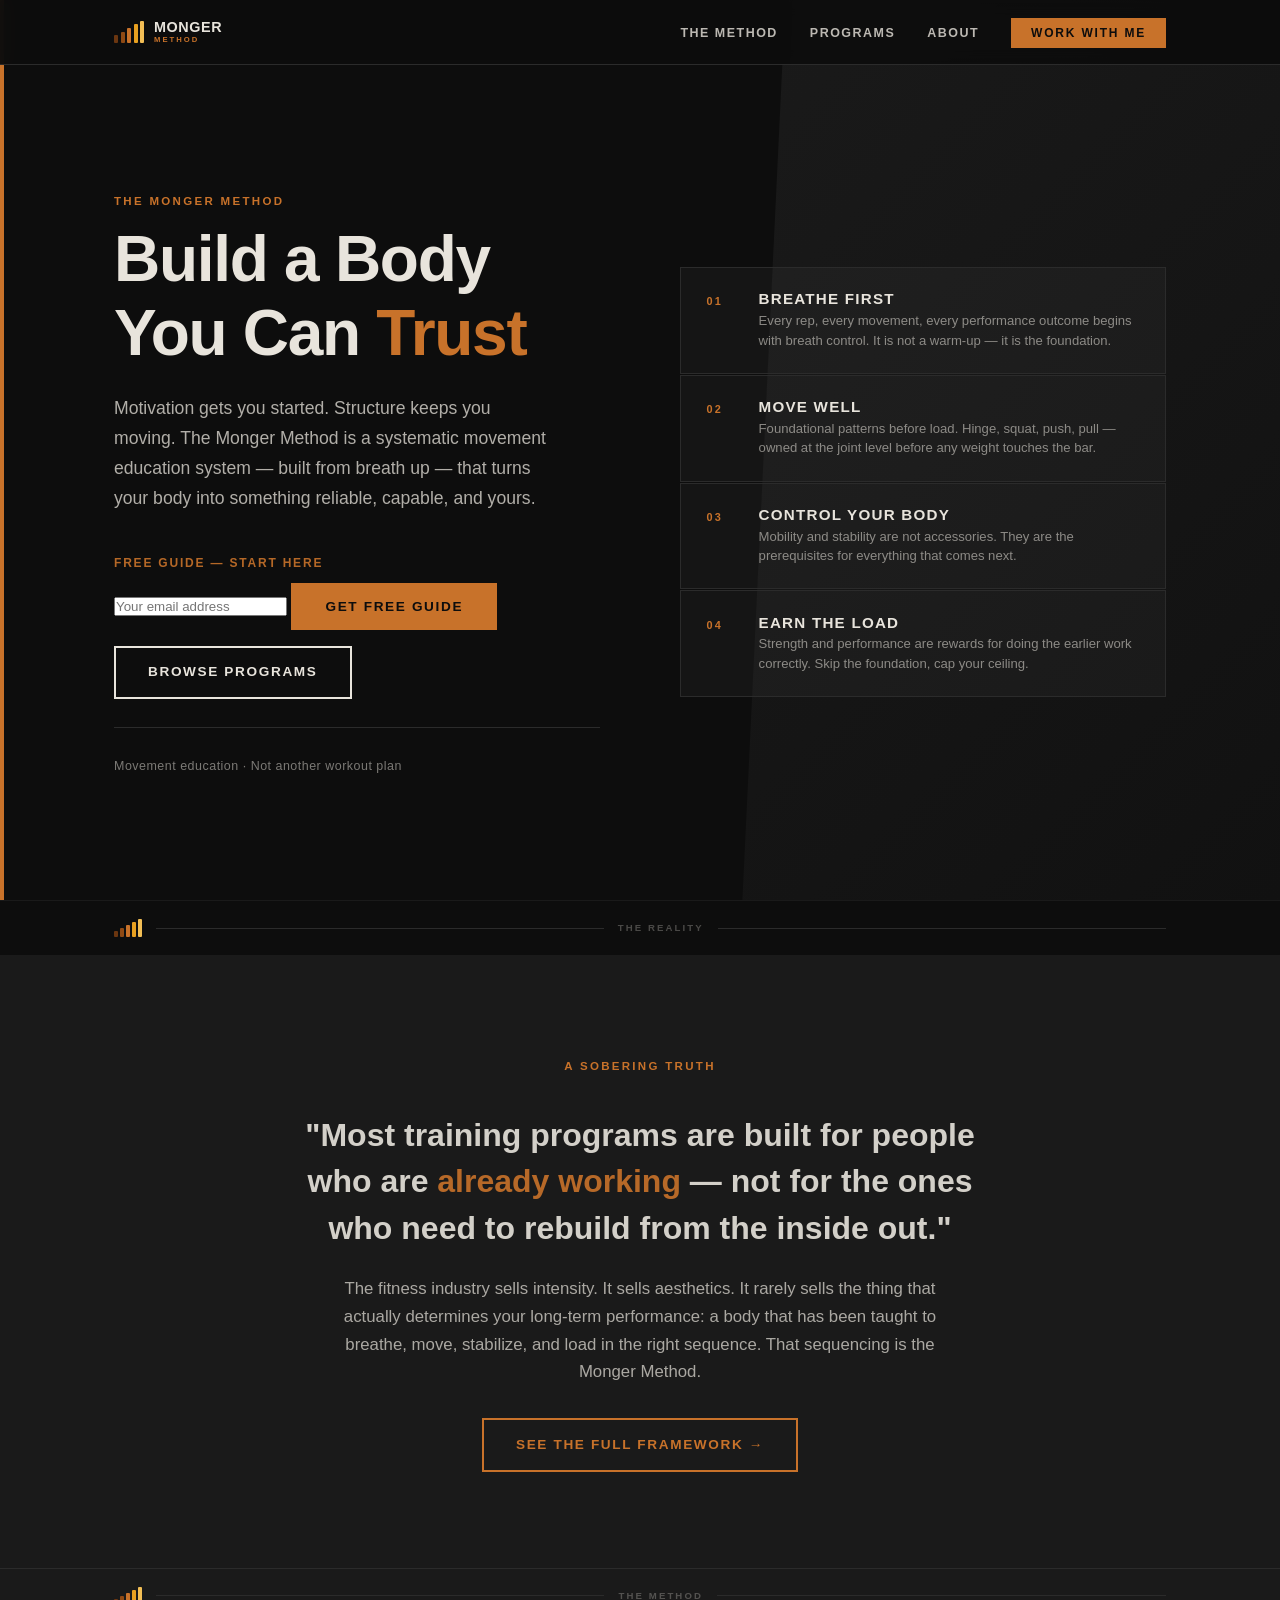
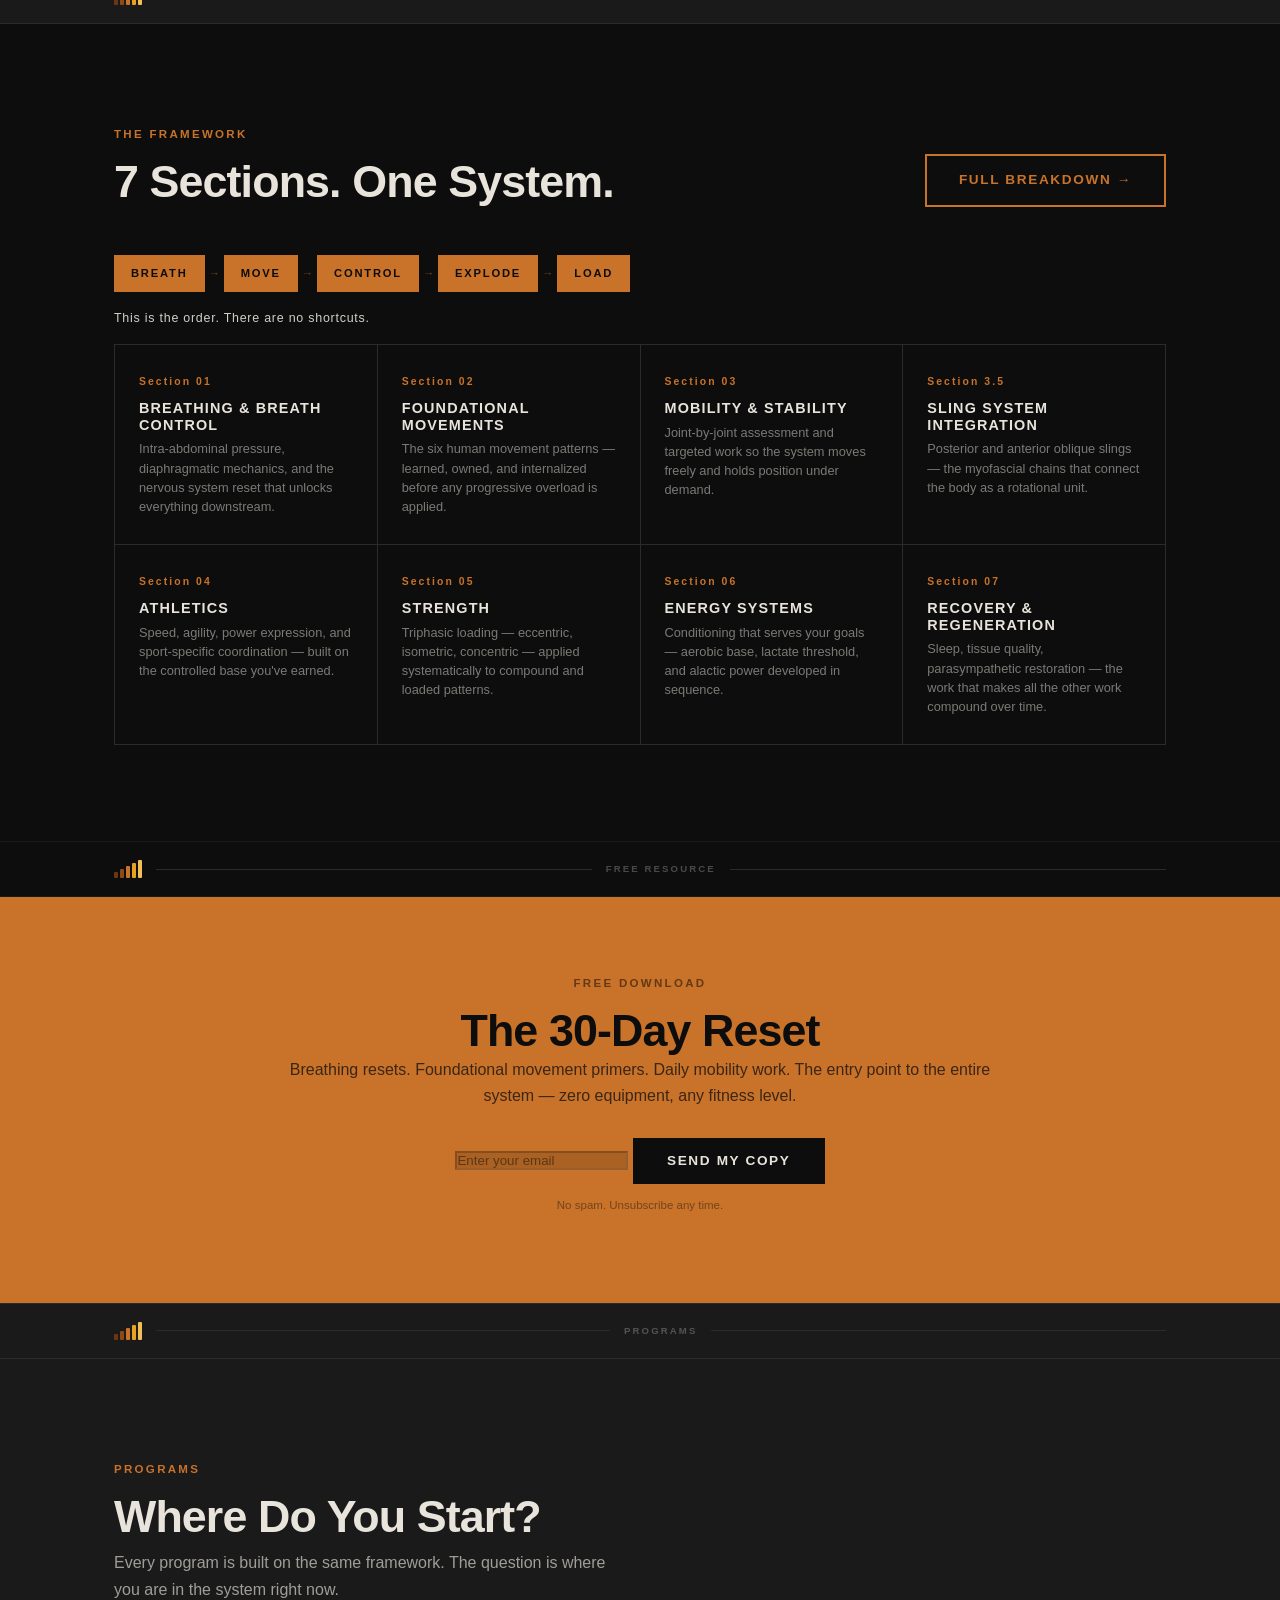
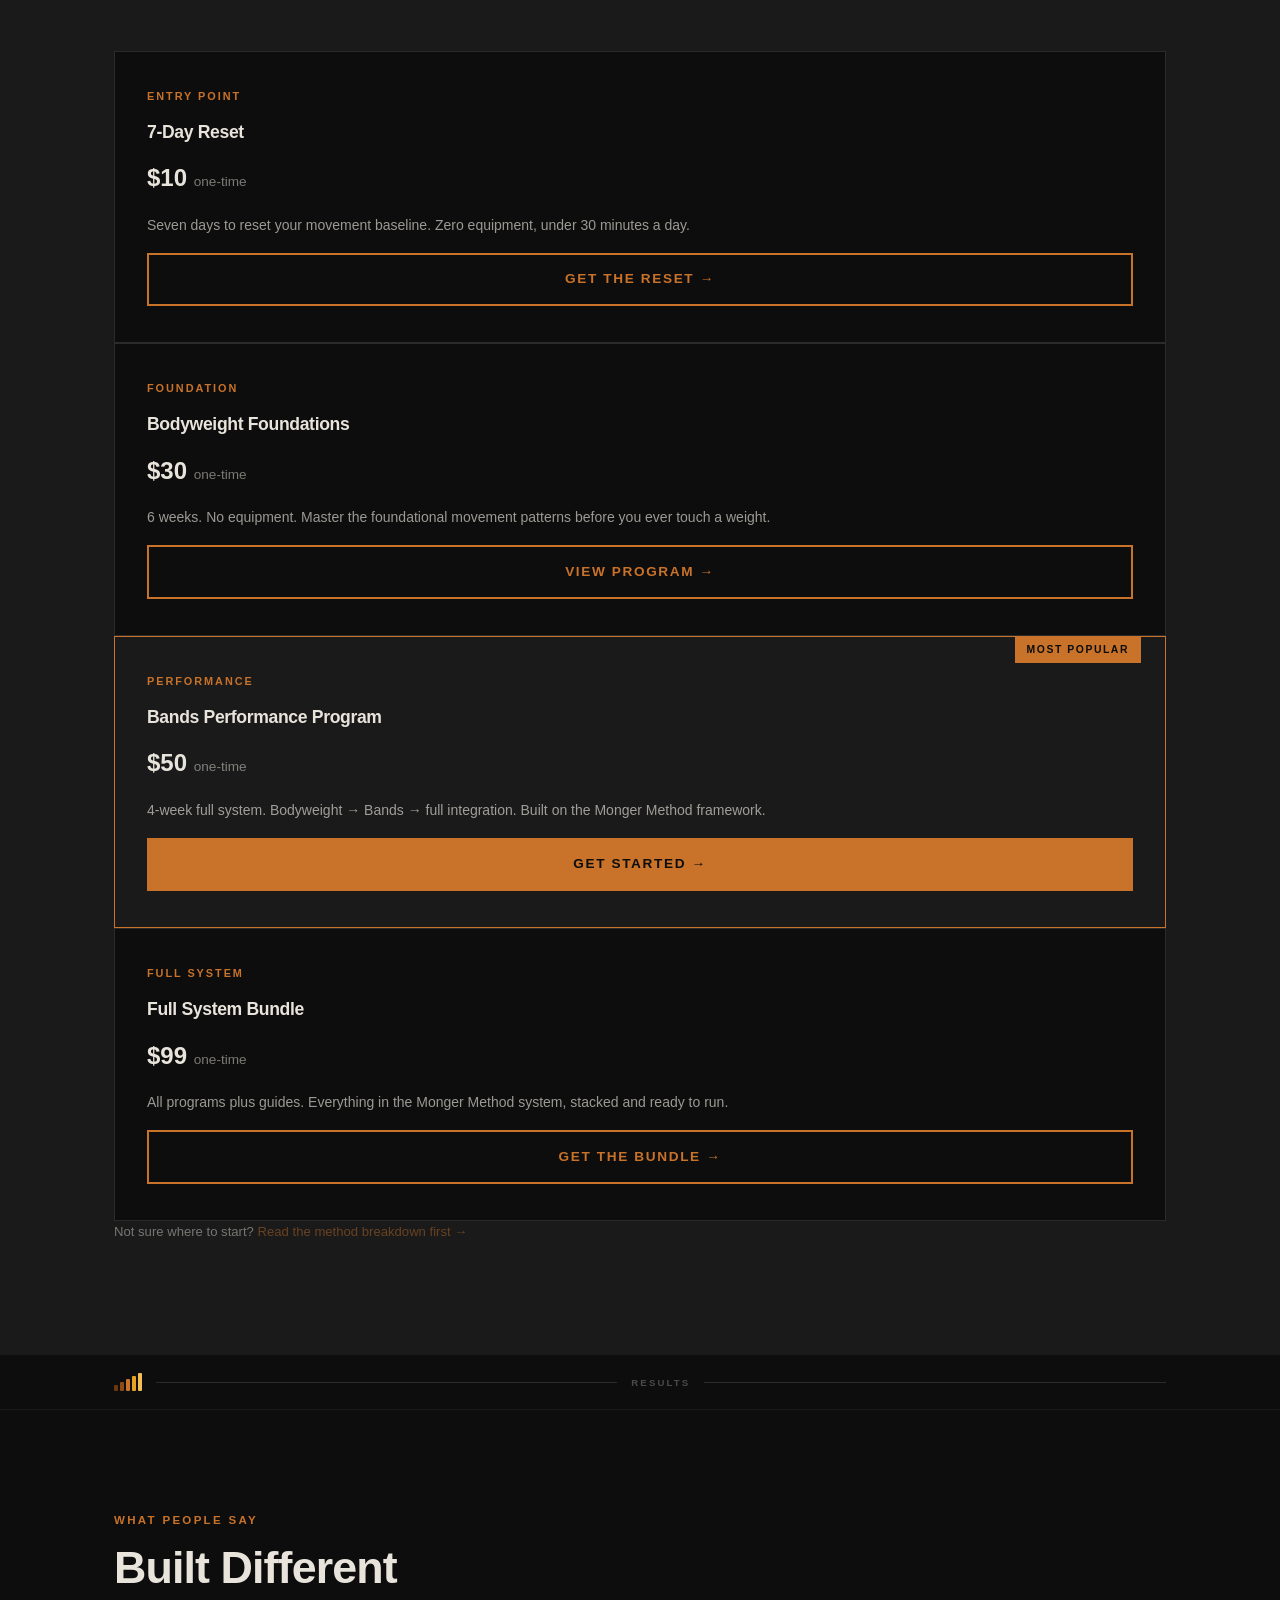
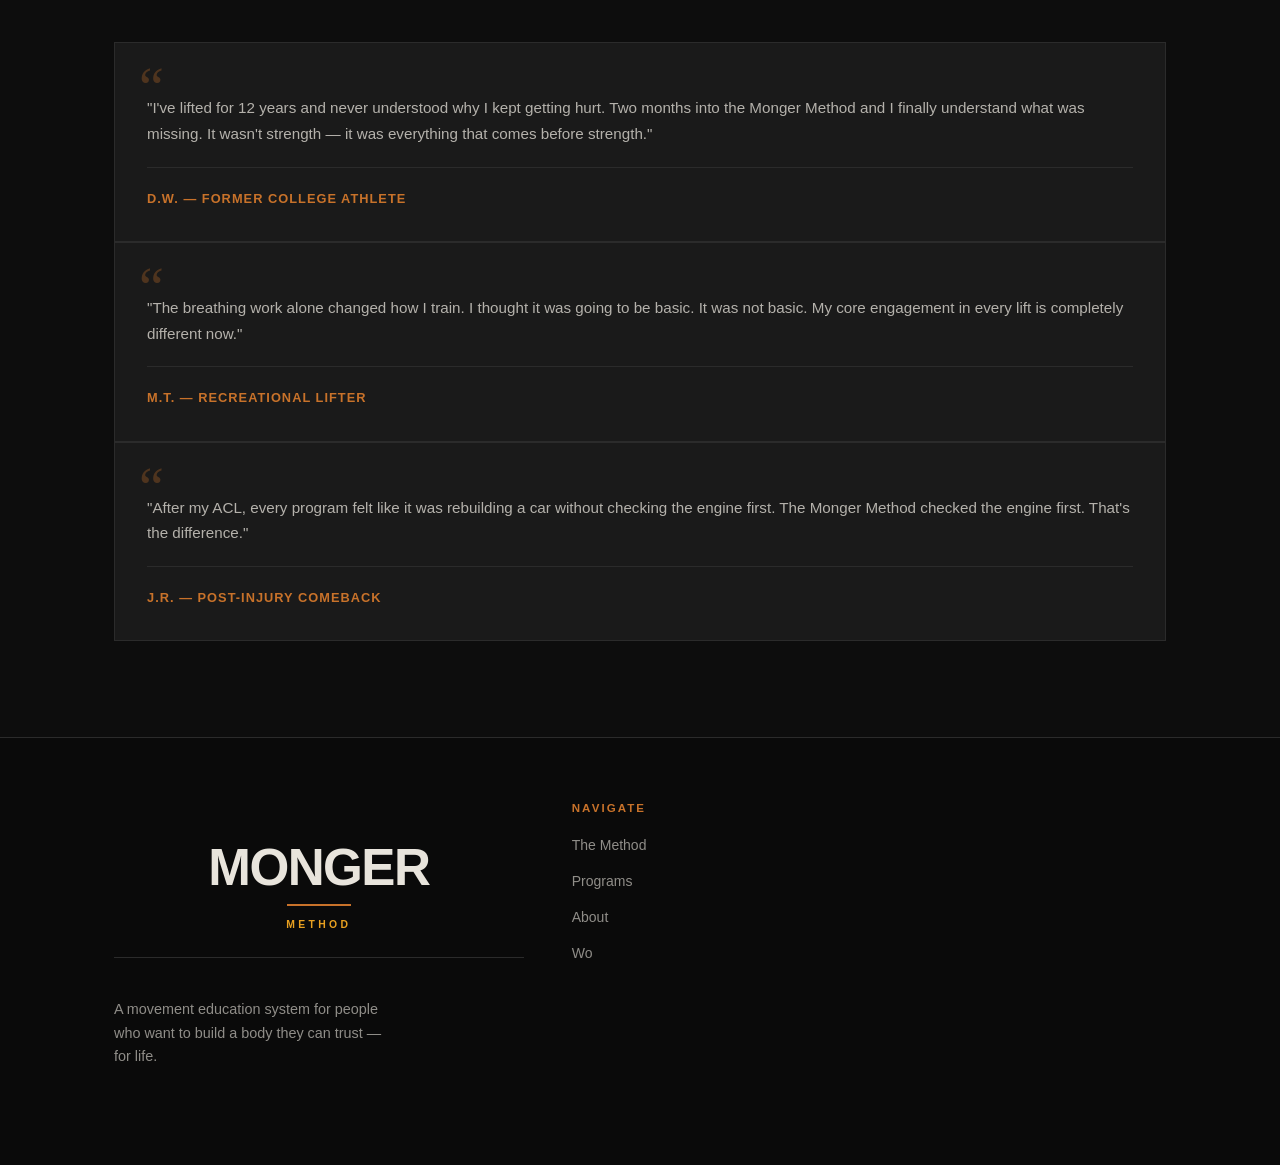
==== commit f198fe0d: "fix: sync homepage program prices and cards with programs page (0/0/0/9)" ====
--- a/index.html
+++ b/index.html
@@ -704,28 +704,35 @@
         <p style="max-width:500px;opacity:0.65;margin-top:0.5rem;">Every program is built on the same framework. The question is where you are in the system right now.</p>
       </div>
 
-      <div class="grid-3 fade-in">
+      <div class="grid-4 fade-in">
         <div class="offer-card">
           <div class="offer-card__tier">Entry Point</div>
+          <h3>7-Day Reset</h3>
+          <div class="offer-card__price">$10 <span>one-time</span></div>
+          <p>Seven days to reset your movement baseline. Zero equipment, under 30 minutes a day.</p>
+          <a href="https://mongersbiz.gumroad.com" target="_blank" class="btn btn-ghost" style="margin-top:auto;">Get the Reset →</a>
+        </div>
+        <div class="offer-card">
+          <div class="offer-card__tier">Foundation</div>
           <h3>Bodyweight Foundations</h3>
-          <div class="offer-card__price">$29 <span>one-time</span></div>
+          <div class="offer-card__price">$30 <span>one-time</span></div>
           <p>6 weeks. No equipment. Master the foundational movement patterns before you ever touch a weight.</p>
-          <a href="programs.html" class="btn btn-ghost" style="margin-top:auto;">View Program →</a>
+          <a href="https://mongersbiz.gumroad.com" target="_blank" class="btn btn-ghost" style="margin-top:auto;">View Program →</a>
         </div>
         <div class="offer-card offer-card--featured">
           <div class="offer-badge">Most Popular</div>
+          <div class="offer-card__tier">Performance</div>
+          <h3>Bands Performance Program</h3>
+          <div class="offer-card__price">$50 <span>one-time</span></div>
+          <p>4-week full system. Bodyweight → Bands → full integration. Built on the Monger Method framework.</p>
+          <a href="https://mongersbiz.gumroad.com" target="_blank" class="btn btn-primary" style="margin-top:auto;">Get Started →</a>
+        </div>
+        <div class="offer-card">
           <div class="offer-card__tier">Full System</div>
-          <h3>Bands Performance Program</h3>
-          <div class="offer-card__price">$49 <span>one-time</span></div>
-          <p>52 weeks. Bodyweight → Bands → Full integration. The complete on-ramp to the Monger Method system.</p>
-          <a href="programs.html" class="btn btn-primary" style="margin-top:auto;">Get Started →</a>
-        </div>
-        <div class="offer-card">
-          <div class="offer-card__tier">Premium</div>
-          <h3>1-on-1 Coaching</h3>
-          <div class="offer-card__price">$400 <span>/ month</span></div>
-          <p>Custom programming, weekly check-ins, direct access. Built around your movement, your goals, your life.</p>
-          <a href="programs.html#coaching" class="btn btn-ghost" style="margin-top:auto;">Apply Now →</a>
+          <h3>Full System Bundle</h3>
+          <div class="offer-card__price">$99 <span>one-time</span></div>
+          <p>All programs plus guides. Everything in the Monger Method system, stacked and ready to run.</p>
+          <a href="https://mongersbiz.gumroad.com" target="_blank" class="btn btn-ghost" style="margin-top:auto;">Get the Bundle →</a>
         </div>
       </div>
 
@@ -789,17 +796,4 @@
             <li><a href="method.html">The Method</a></li>
             <li><a href="programs.html">Programs</a></li>
             <li><a href="about.html">About</a></li>
-            <li><a href="programs.html#coaching">Work With Me</a></li>
-          </ul>
-        </div>
-        <div class="footer__col">
-          <h5>Connect</h5>
-          <ul>
-            <li><a href="https://instagram.com" target="_blank" rel="noopener">Instagram</a></li>
-            <li><a href="https://youtube.com" target="_blank" rel="noopener">YouTube</a></li>
-            <li><a href="mailto:hello@mongermethod.com">Email</a></li>
-          </ul>
-        </div>
-      </div>
-      <div class="footer__bottom">
-        <span>© 2026 The Monger Method. All rights reserved.</sp+            <li><a href="programs.html#coaching">Wo
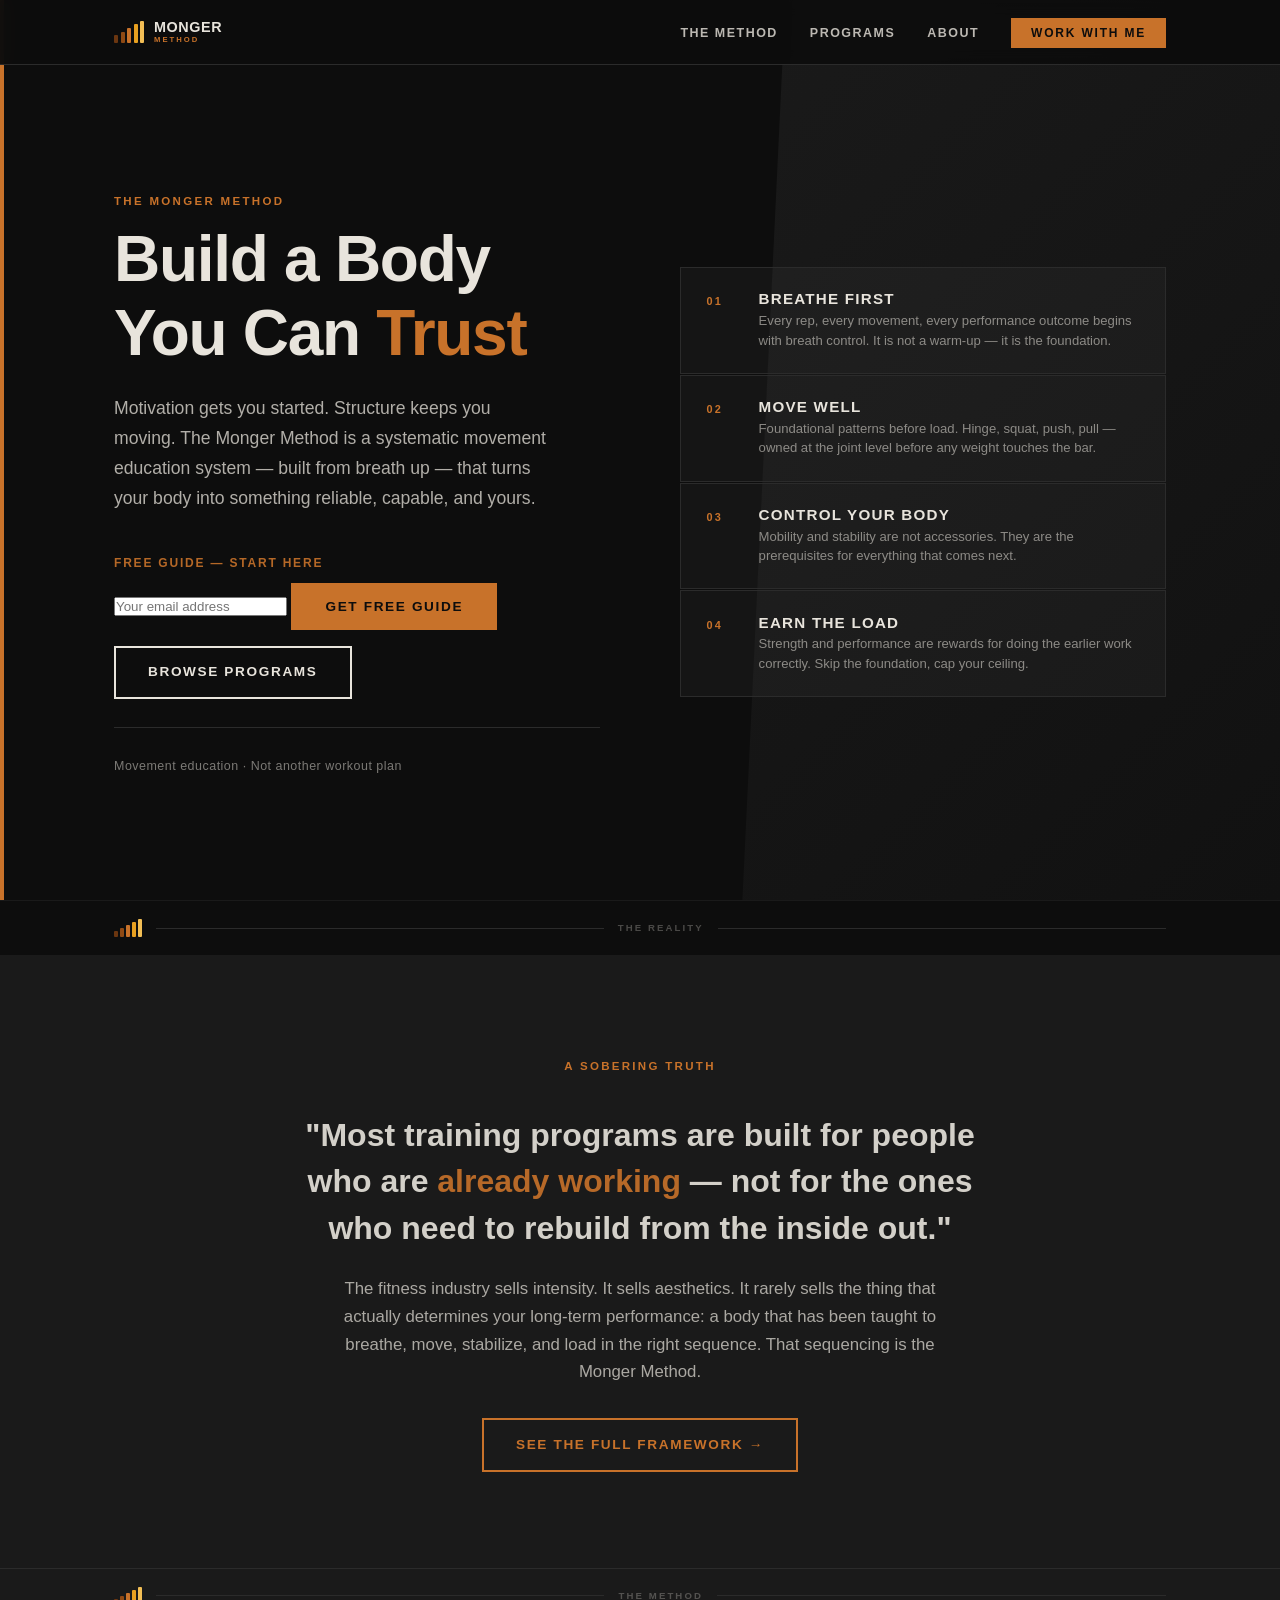
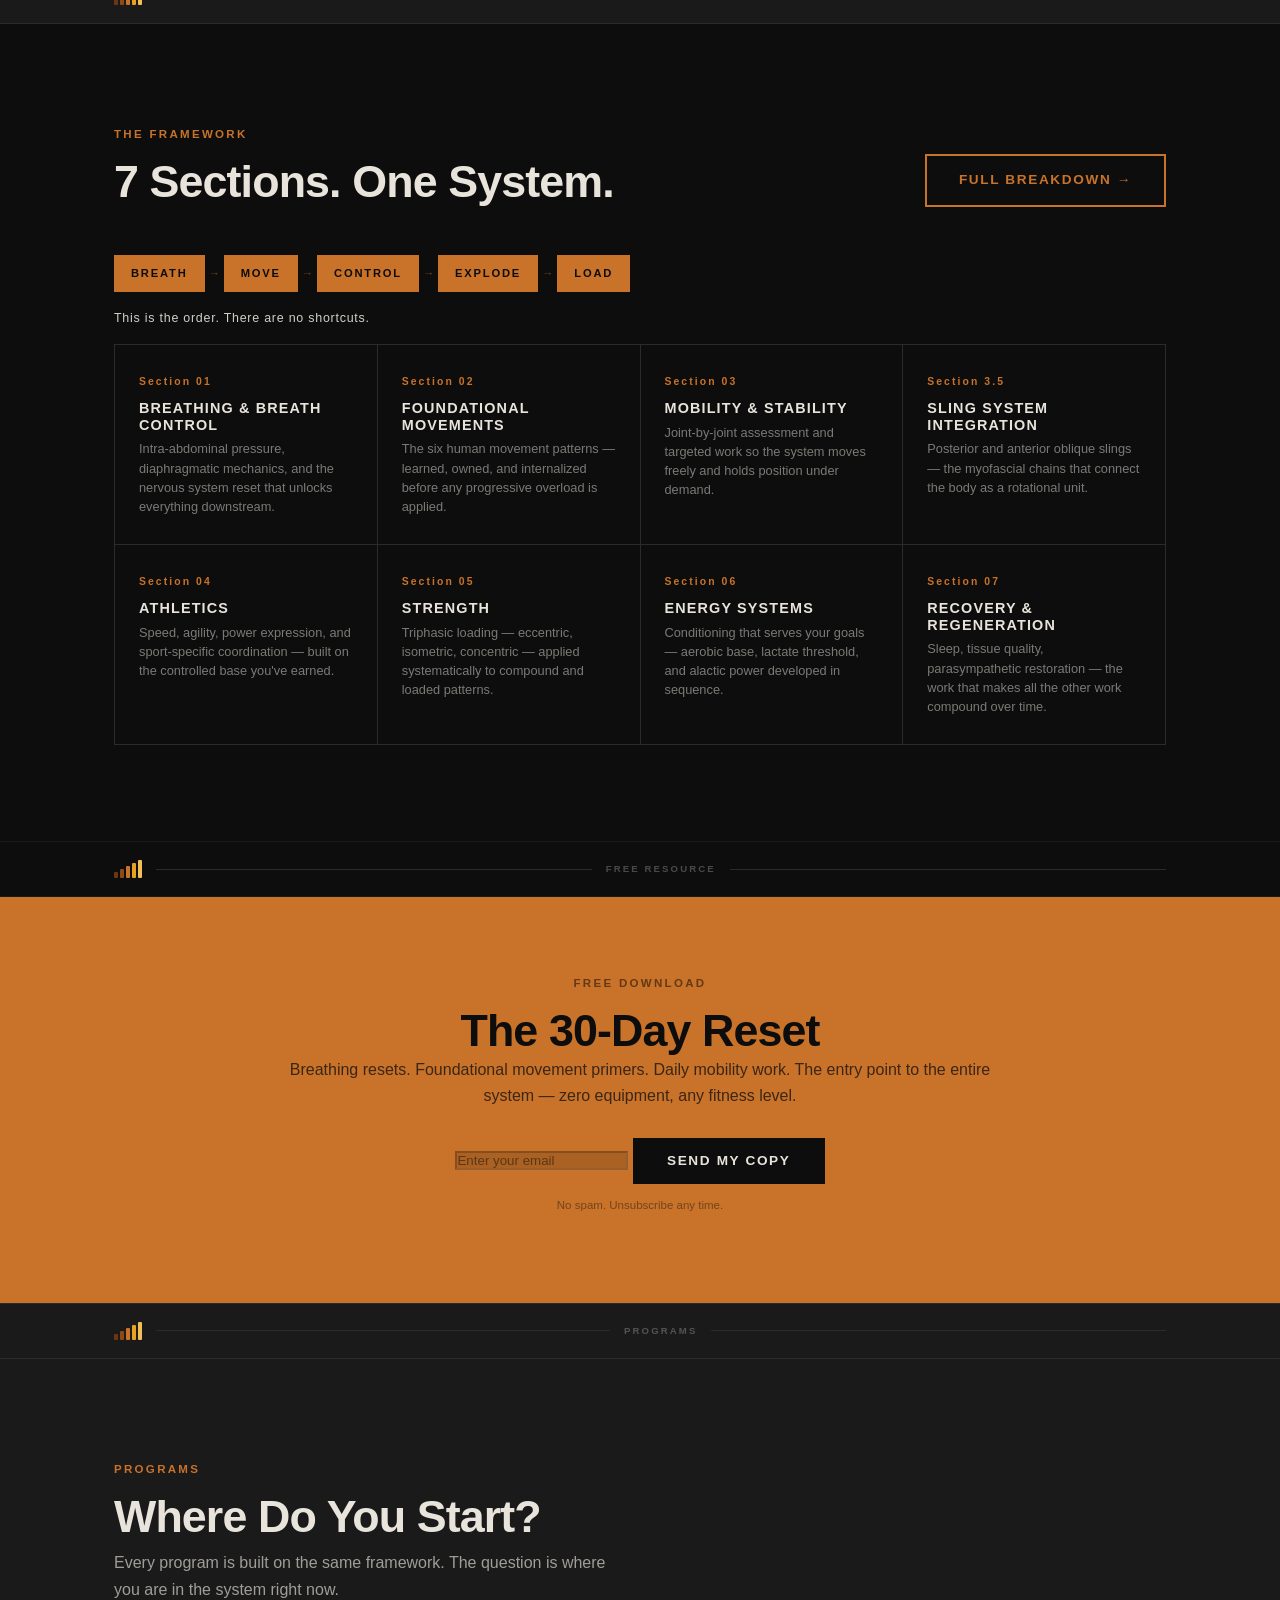
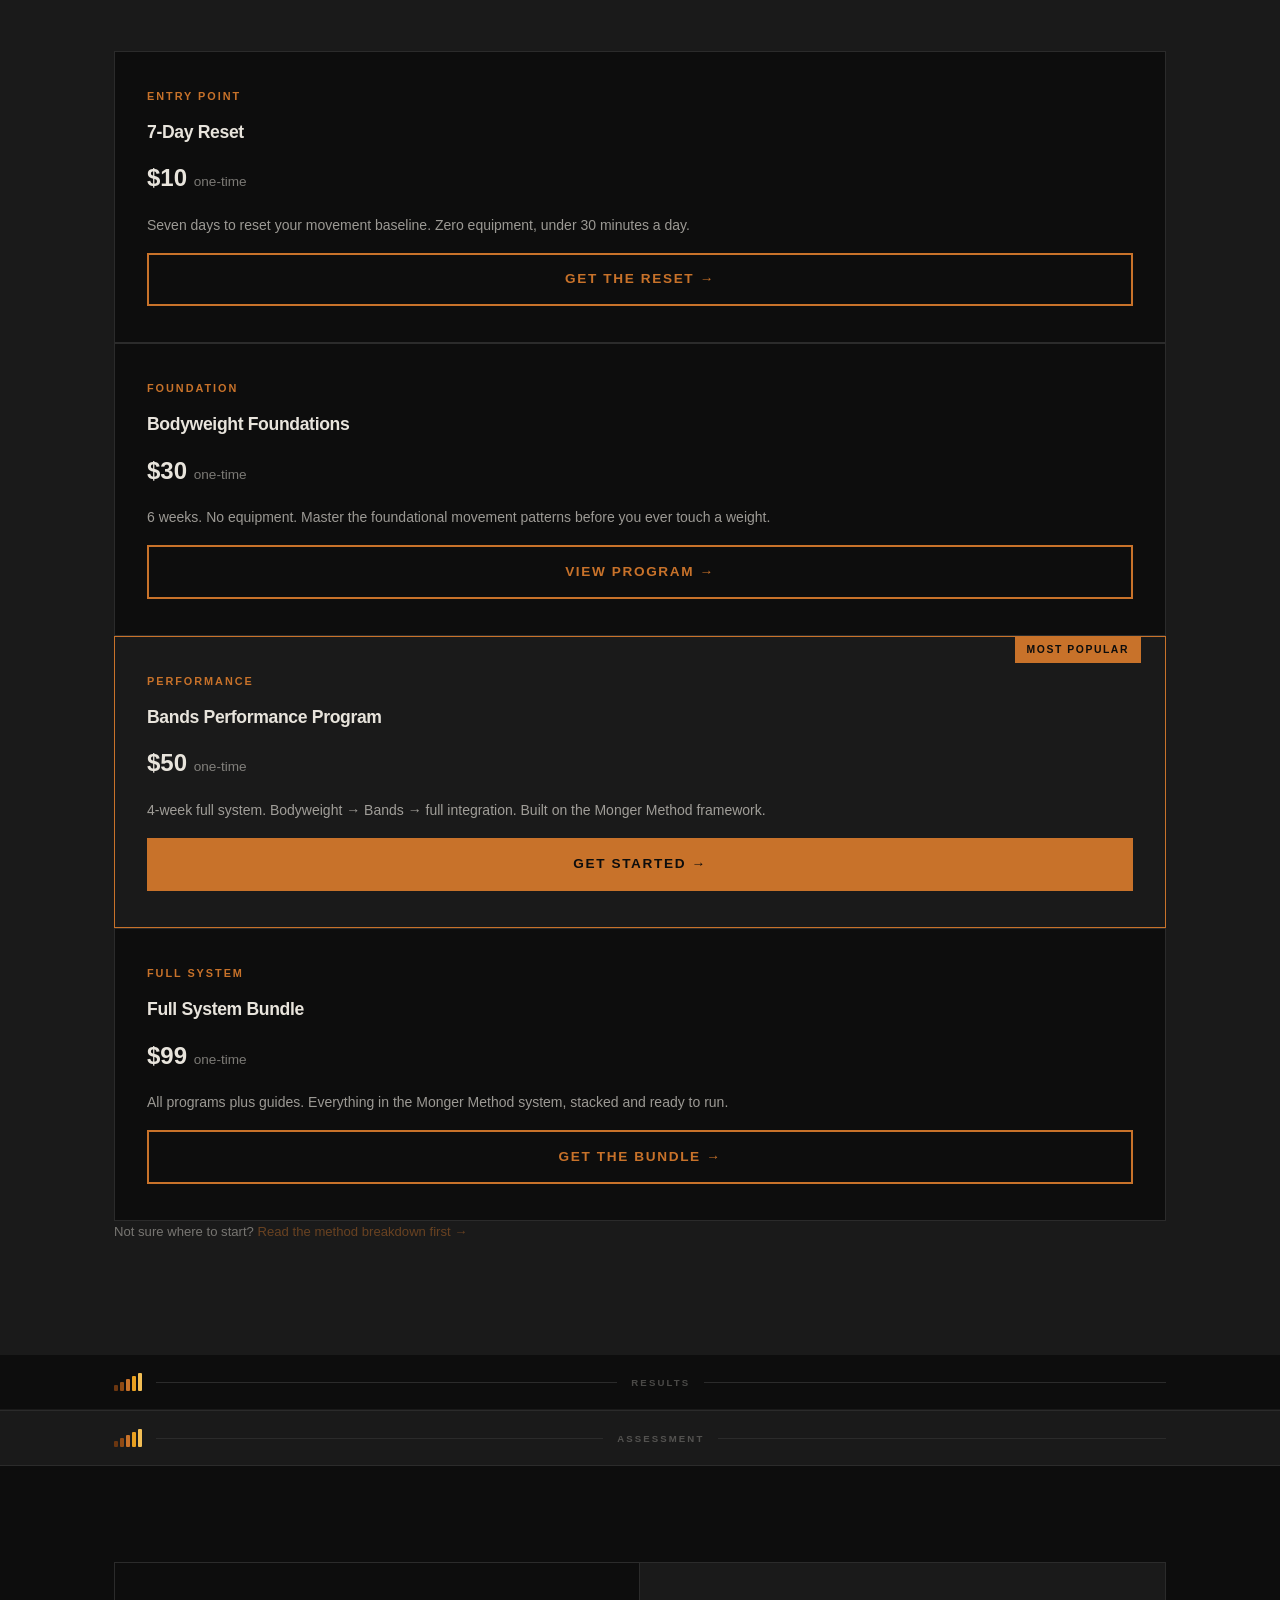
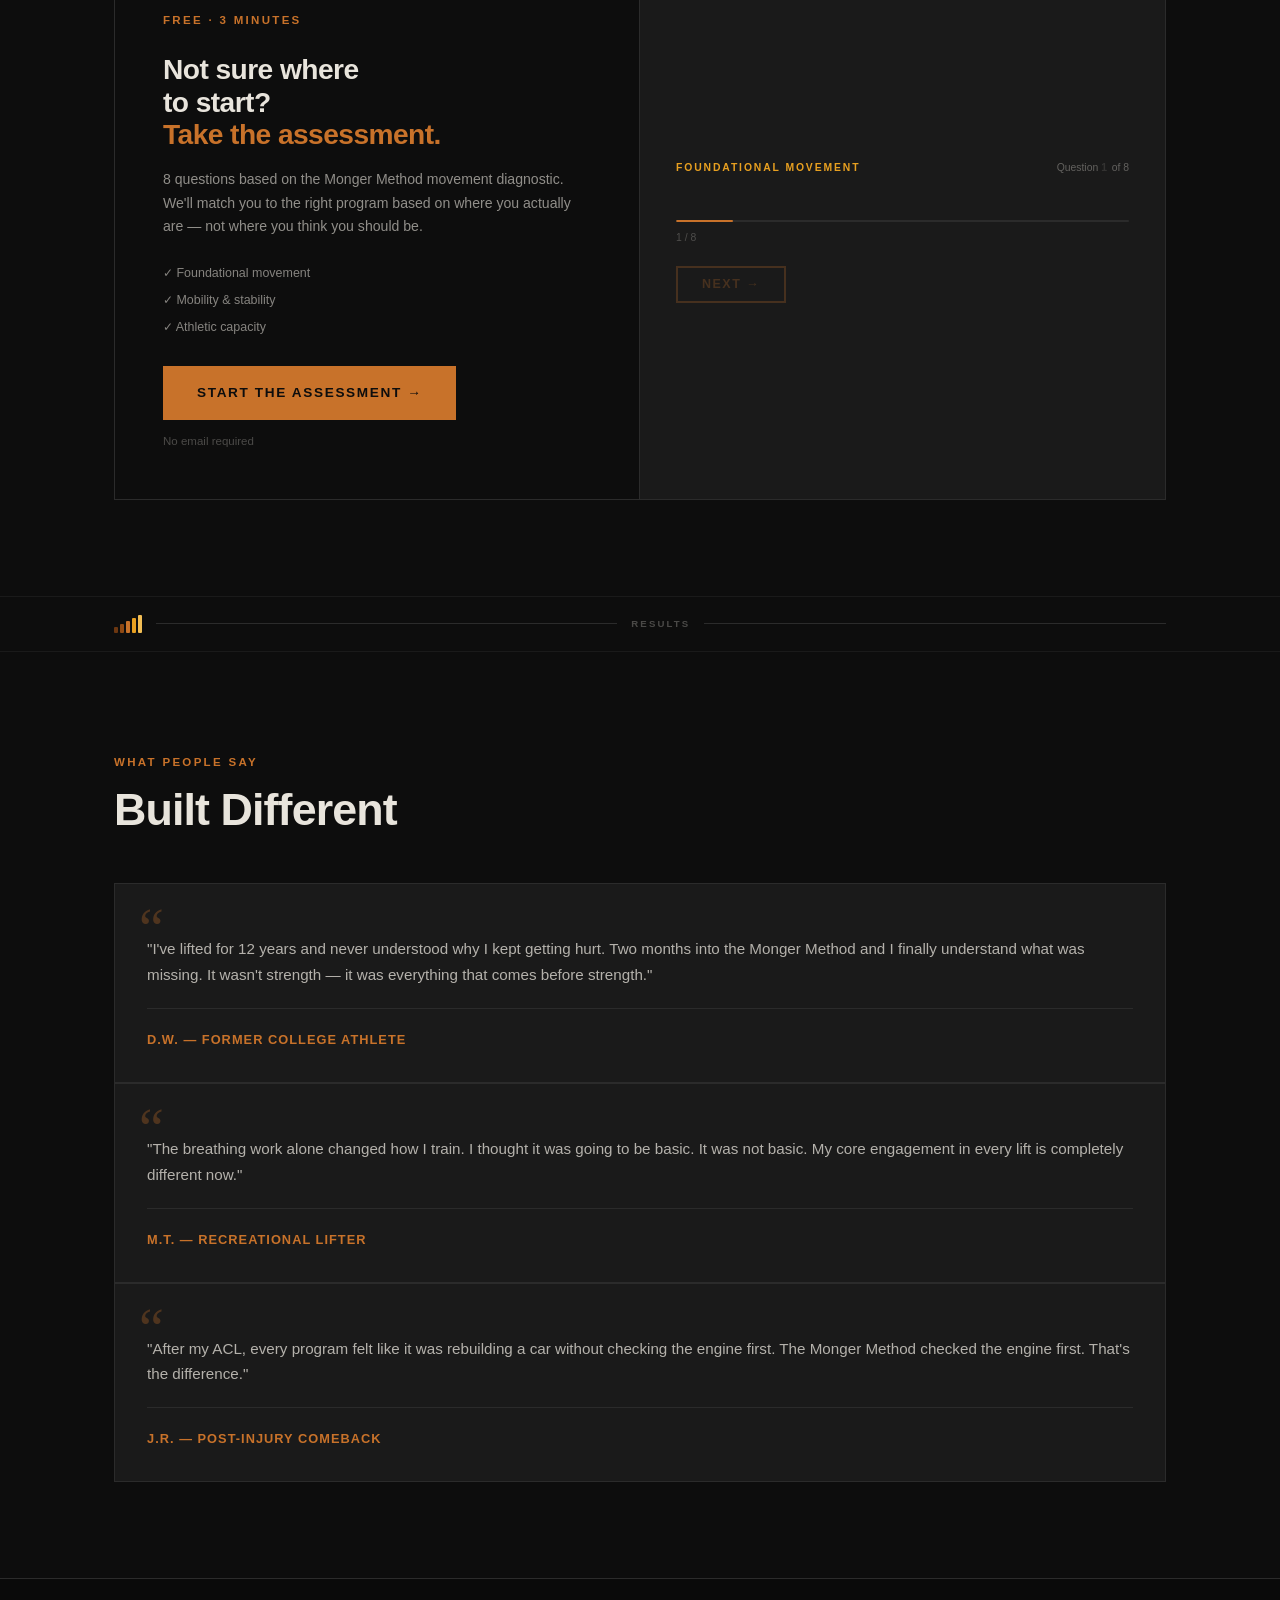
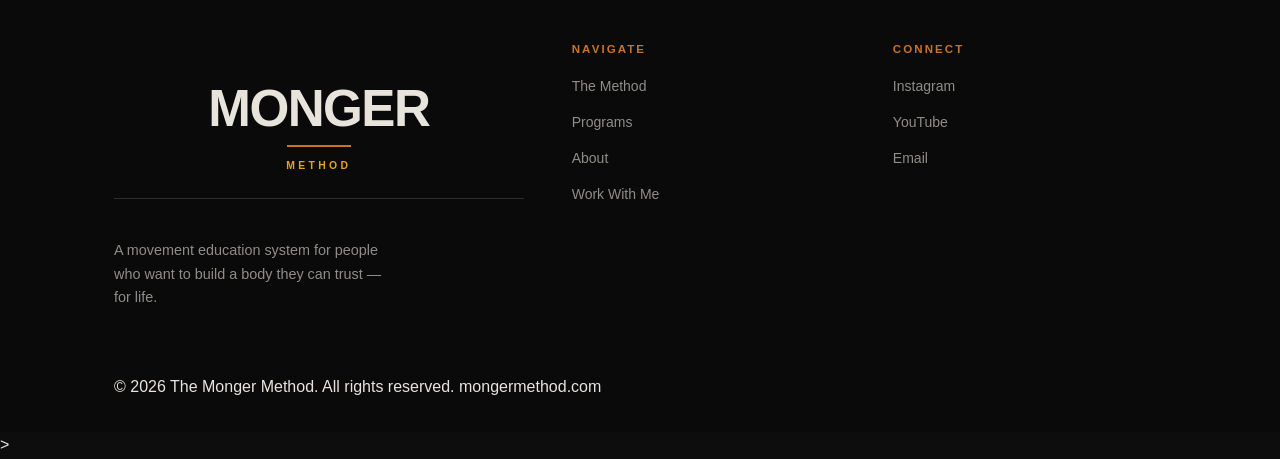
==== commit 7b0ac2ec: "feat: add interactive movement assessment section to homepage" ====
--- a/index.html
+++ b/index.html
@@ -438,6 +438,48 @@
       .method-grid { grid-template-columns: 1fr; }
     }
   </style>
+
+  <style id="assess-styles">
+    .assessment-section { padding: 6rem 0; background: var(--black); }
+    .assessment-split { display: grid; grid-template-columns: 1fr 1fr; border: 1px solid var(--charcoal-2); }
+    .assessment-left { padding: 3rem; background: var(--black); border-right: 1px solid var(--charcoal-2); display: flex; flex-direction: column; justify-content: center; }
+    .assessment-headline { font-size: clamp(1.4rem, 2.2vw, 1.9rem); margin: 0.75rem 0 1rem; line-height: 1.15; }
+    .assessment-headline em { font-style: normal; color: var(--orange); }
+    .assessment-sub { font-size: 0.88rem; opacity: 0.6; line-height: 1.7; margin-bottom: 1.5rem; }
+    .assessment-meta { display: flex; flex-direction: column; gap: 0.4rem; margin-bottom: 1.75rem; }
+    .assessment-meta span { font-size: 0.78rem; color: var(--cream); opacity: 0.55; }
+    .assessment-start-btn { align-self: flex-start; }
+    .assessment-note { font-size: 0.72rem; opacity: 0.28; margin: 0.75rem 0 0; }
+    .assessment-right { background: var(--charcoal); padding: 2.5rem 2.25rem; display: flex; flex-direction: column; justify-content: center; min-height: 380px; }
+    .assess-q-label { display: flex; justify-content: space-between; align-items: center; margin-bottom: 1.25rem; }
+    .assess-q-label span:first-child { font-size: 0.65rem; font-weight: 700; letter-spacing: 0.18em; text-transform: uppercase; color: var(--amber); }
+    .assess-q-label span:last-child { font-size: 0.65rem; color: var(--cream); opacity: 0.35; }
+    .assess-question { font-size: 1rem; font-weight: 700; color: var(--cream); line-height: 1.4; margin-bottom: 1.25rem; }
+    .assess-choices { display: flex; flex-direction: column; gap: 8px; margin-bottom: 1.5rem; }
+    .assess-choice { background: var(--black); border: 1px solid var(--charcoal-2); padding: 0.75rem 1rem; font-size: 0.82rem; color: var(--cream); opacity: 0.7; cursor: pointer; transition: all 0.15s; display: flex; align-items: center; gap: 0.75rem; user-select: none; }
+    .assess-choice:hover { border-color: var(--orange); opacity: 0.9; }
+    .assess-choice.selected { border-color: var(--orange); background: rgba(200,114,42,0.08); opacity: 1; }
+    .assess-choice-dot { width: 8px; height: 8px; border: 1.5px solid var(--orange); border-radius: 50%; flex-shrink: 0; transition: background 0.15s; }
+    .assess-choice.selected .assess-choice-dot { background: var(--orange); }
+    .assess-bar-wrap { margin-bottom: 1.25rem; }
+    .assess-bar { height: 2px; background: var(--charcoal-2); border-radius: 1px; overflow: hidden; margin-bottom: 0.4rem; }
+    .assess-bar-fill { height: 100%; background: var(--orange); border-radius: 1px; transition: width 0.3s ease; }
+    .assess-bar-label { font-size: 0.65rem; color: var(--cream); opacity: 0.25; }
+    .assess-next { align-self: flex-end; font-size: 0.78rem; padding: 0.6rem 1.5rem; cursor: pointer; }
+    .assess-next:disabled { opacity: 0.25; cursor: not-allowed; }
+    .assess-result-inner { display: flex; flex-direction: column; gap: 0.75rem; }
+    .assess-result-eyebrow { font-size: 0.65rem; font-weight: 700; letter-spacing: 0.2em; text-transform: uppercase; color: var(--orange); }
+    .assess-result-phase { font-size: 0.72rem; font-weight: 700; letter-spacing: 0.14em; text-transform: uppercase; color: var(--amber); opacity: 0.8; }
+    .assess-result-program { font-size: 1.4rem; font-weight: 700; color: var(--cream); letter-spacing: -0.02em; line-height: 1.2; }
+    .assess-result-desc { font-size: 0.82rem; opacity: 0.6; line-height: 1.65; margin: 0; }
+    .assess-retake { background: none; border: none; color: var(--cream); opacity: 0.3; font-size: 0.72rem; cursor: pointer; padding: 0; font-family: var(--font); transition: opacity 0.2s; margin-top: 0.5rem; }
+    .assess-retake:hover { opacity: 0.7; }
+    @media (max-width: 768px) {
+      .assessment-split { grid-template-columns: 1fr; }
+      .assessment-left { border-right: none; border-bottom: 1px solid var(--charcoal-2); padding: 2.5rem 1.5rem; }
+      .assessment-right { padding: 2rem 1.5rem; }
+    }
+  </style>
 </head>
 <body>
 
@@ -485,7 +527,7 @@
             <p class="hero__opt-in-label">Free Guide — Start Here</p>
             <form class="email-form">
               <input type="email" class="form-input" placeholder="Your email address" />
-              <button type="submit" class="btn btn-primary">Get Free Guide</button>
+              <button type="submit" class="btn btn-primary">Get Free guide</button>
             </form>
           </div>
           <a href="programs.html" class="btn btn-outline" style="width:fit-content;">Browse Programs</a>
@@ -754,6 +796,76 @@
       </div>
     </div>
   </div>
+  <div class="section-divider-wrap mid">
+    <div class="container">
+      <div class="section-divider">
+        <div class="section-divider__bars" aria-hidden="true">
+          <span></span><span></span><span></span><span></span><span></span>
+        </div>
+        <div class="section-divider__rule"></div>
+        <div class="section-divider__label">Assessment</div>
+        <div class="section-divider__rule"></div>
+      </div>
+    </div>
+  </div>
+
+  <!-- ── ASSESSMENT ──────────────────────────────────────── -->
+  <section class="assessment-section">
+    <div class="container">
+      <div class="assessment-split fade-in">
+        <div class="assessment-left">
+          <span class="eyebrow">Free · 3 Minutes</span>
+          <h2 class="assessment-headline">Not sure where<br>to start?<br><em>Take the assessment.</em></h2>
+          <p class="assessment-sub">8 questions based on the Monger Method movement diagnostic. We'll match you to the right program based on where you actually are — not where you think you should be.</p>
+          <div class="assessment-meta">
+            <span>&#10003; Foundational movement</span>
+            <span>&#10003; Mobility &amp; stability</span>
+            <span>&#10003; Athletic capacity</span>
+          </div>
+          <a href="#assessPanel" class="btn btn-primary assessment-start-btn" id="assessStartBtn">Start the Assessment &#8594;</a>
+          <p class="assessment-note">No email required</p>
+        </div>
+        <div class="assessment-right" id="assessPanel">
+          <div id="assessQuiz">
+            <div class="assess-q-label">
+              <span id="assessCat">Foundational Movement</span>
+              <span id="assessProgress">Question <span id="assessQNum">1</span> of 8</span>
+            </div>
+            <div class="assess-question" id="assessQuestion"></div>
+            <div class="assess-choices" id="assessChoices"></div>
+            <div class="assess-bar-wrap">
+              <div class="assess-bar"><div class="assess-bar-fill" id="assessBarFill" style="width:12.5%"></div></div>
+              <div class="assess-bar-label" id="assessBarLabel">1 / 8</div>
+            </div>
+            <button class="btn btn-ghost assess-next" id="assessNext" disabled>Next &#8594;</button>
+          </div>
+          <div id="assessResult" style="display:none;">
+            <div class="assess-result-inner">
+              <div class="assess-result-eyebrow">Your Result</div>
+              <div class="assess-result-phase" id="assessPhase"></div>
+              <div class="assess-result-program" id="assessProgram"></div>
+              <p class="assess-result-desc" id="assessDesc"></p>
+              <a href="https://mongersbiz.gumroad.com" target="_blank" class="btn btn-primary" id="assessCta" style="align-self:flex-start;margin-top:0.5rem;"></a>
+              <button class="assess-retake" id="assessRetake">Retake assessment &#8635;</button>
+            </div>
+          </div>
+        </div>
+      </div>
+    </div>
+  </section>
+
+  <div class="section-divider-wrap">
+    <div class="container">
+      <div class="section-divider">
+        <div class="section-divider__bars" aria-hidden="true">
+          <span></span><span></span><span></span><span></span><span></span>
+        </div>
+        <div class="section-divider__rule"></div>
+        <div class="section-divider__label">Results</div>
+        <div class="section-divider__rule"></div>
+      </div>
+    </div>
+  </div>
   <!-- ── TESTIMONIALS ────────────────────────────────────── -->
   <section class="testimonials">
     <div class="container">
@@ -794,6 +906,110 @@
           <h5>Navigate</h5>
           <ul>
             <li><a href="method.html">The Method</a></li>
-            <li><a href="programs.html">Programs</a></li>
+          <li><a href="programs.html">Programs</a></li>
             <li><a href="about.html">About</a></li>
-            <li><a href="programs.html#coaching">Wo+            <li><a href="programs.html#coaching">Work With Me</a></li>
+          </ul>
+        </div>
+        <div class="footer__col">
+          <h5>Connect</h5>
+          <ul>
+            <li><a href="https://instagram.com" target="_blank" rel="noopener">Instagram</a></li>
+            <li><a href="https://youtube.com" target="_blank" rel="noopener">YouTube</a></li>
+            <li><a href="mailto:hello@mongermethod.com">Email</a></li>
+          </ul>
+        </div>
+      </div>
+      <div class="footer__bottom">
+        <span>© 2026 The Monger Method. All rights reserved.</span>
+        <span>mongermethod.com</span>
+      </div>
+    </div>
+  </footer>
+
+  <script src="js/main.js"></script>
+
+  <script>
+  (function(){
+    var questions = [
+      { cat: 'Foundational Movement', q: 'How would you describe your current squat?', choices: ['Cannot squat without falling forward or pain','I squat but my heels rise or knees cave','Decent squat but I feel stiff or unbalanced','Clean, controlled squat — full depth no problem'], pts: [0,1,2,3] },
+      { cat: 'Foundational Movement', q: 'Can you hinge at the hip with a flat back (like a deadlift)?', choices: ['No — my back rounds or I don't know what that means','I try but I feel it in my lower back','I can do it with focus but it's not automatic','Yes — hip hinge is clean and feels natural'], pts: [0,1,2,3] },
+      { cat: 'Foundational Movement', q: 'How many clean push-ups can you do in a row?', choices: ['0 — I can't do a full push-up yet','1–5 with some back sagging or short range','6–15 with decent form','15+ clean reps, chest to floor'], pts: [0,1,2,3] },
+      { cat: 'Mobility & Stability', q: 'Can you sit in a 90/90 hip position on the floor without your hands?', choices: ['No — hips are too tight to get into that position','I can get in but need hands for support','I can hold it but one side is noticeably tighter','Both sides comfortable, upright torso no problem'], pts: [0,1,2,3] },
+      { cat: 'Mobility & Stability', q: 'Stand on one leg with eyes closed — how long can you hold it?', choices: ['Less than 3 seconds before I lose balance','3–5 seconds with a lot of wobble','5–10 seconds with minor sway','10+ seconds, solid on both sides'], pts: [0,1,2,3] },
+      { cat: 'Mobility & Stability', q: 'When you reach overhead (both arms), what happens?', choices: ['Arms won't go fully straight or I arch my back hard','Arms go up but I feel restriction in shoulders or upper back','Pretty good — minor compensation','Full overhead, rib cage down, no arching'], pts: [0,1,2,3] },
+      { cat: 'Athletic Capacity', q: 'How would you describe your ability to jump and land safely?', choices: ['I avoid jumping — knees or joints are an issue','I can jump but my landing is loud or unstable','Decent landing mechanics — soft knees, controlled','I land quietly and absorb force well on both legs'], pts: [0,1,2,3] },
+      { cat: 'Athletic Capacity', q: 'How long have you been training consistently (any format)?', choices: ['I'm just starting or returning after a long break','Less than 6 months of consistent training','6 months to 2 years','2+ years of structured, consistent training'], pts: [0,1,2,3] }
+    ];
+
+    var results = [
+      { min:0, max:8,  phase:'Phase 1 — Reset', program:'7-Day Reset', price:'$10', desc:'Fundamental movement gaps present. Start here: 7 days to reset your baseline, rebuild patterns, and prepare the body for structured loading.', cta:'Get the 7-Day Reset — $10 →' },
+      { min:9, max:14, phase:'Phase 1 — Foundation', program:'Bodyweight Foundations', price:'$30', desc:'Movement present but compensations visible. The 6-week Bodyweight Foundations program addresses your gaps before adding load.', cta:'Start Bodyweight Foundations — $30 →' },
+      { min:15, max:20, phase:'Phase 2 — Performance', program:'Bands Performance Program', price:'$50', desc:'Solid base. Ready for progressive loading. The Bands Performance Program takes you through the full Monger Method integration — 4 weeks.', cta:'Get Bands Performance — $50 →' },
+      { min:21, max:24, phase:'Phase 3 — Full System', program:'Full System Bundle', price:'$99', desc:'Strong structural foundation and athletic capacity. The Full System Bundle gives you every program in the stack — run the entire methodology.', cta:'Get the Full System Bundle — $99 →' }
+    ];
+
+    var current = 0, scores = [], selected = null;
+
+    function render() {
+      var q = questions[current];
+      document.getElementById('assessCat').textContent = q.cat;
+      document.getElementById('assessQNum').textContent = current + 1;
+      document.getElementById('assessProgress').innerHTML = 'Question <span id="assessQNum">' + (current+1) + '</span> of 8';
+      document.getElementById('assessQuestion').textContent = q.q;
+      var choicesEl = document.getElementById('assessChoices');
+      choicesEl.innerHTML = '';
+      selected = null;
+      document.getElementById('assessNext').disabled = true;
+      q.choices.forEach(function(text, i) {
+        var div = document.createElement('div');
+        div.className = 'assess-choice';
+        div.innerHTML = '<div class="assess-choice-dot"></div><span>' + text + '</span>';
+        div.addEventListener('click', function() {
+          document.querySelectorAll('.assess-choice').forEach(function(c){ c.classList.remove('selected'); });
+          div.classList.add('selected');
+          selected = i;
+          document.getElementById('assessNext').disabled = false;
+        });
+        choicesEl.appendChild(div);
+      });
+      var pct = ((current + 1) / 8 * 100).toFixed(0);
+      document.getElementById('assessBarFill').style.width = pct + '%';
+      document.getElementById('assessBarLabel').textContent = (current+1) + ' / 8';
+    }
+
+    function showResult() {
+      var total = scores.reduce(function(a,b){return a+b;}, 0);
+      var res = results[0];
+      for (var i = 0; i < results.length; i++) {
+        if (total >= results[i].min && total <= results[i].max) { res = results[i]; break; }
+      }
+      document.getElementById('assessQuiz').style.display = 'none';
+      document.getElementById('assessResult').style.display = 'block';
+      document.getElementById('assessPhase').textContent = res.phase;
+      document.getElementById('assessProgram').textContent = res.program + ' — ' + res.price;
+      document.getElementById('assessDesc').textContent = res.desc;
+      document.getElementById('assessCta').textContent = res.cta;
+    }
+
+    document.getElementById('assessNext').addEventListener('click', function() {
+      if (selected === null) return;
+      scores.push(questions[current].pts[selected]);
+      current++;
+      if (current >= questions.length) { showResult(); }
+      else { render(); }
+    });
+
+    document.getElementById('assessRetake').addEventListener('click', function() {
+      current = 0; scores = []; selected = null;
+      document.getElementById('assessResult').style.display = 'none';
+      document.getElementById('assessQuiz').style.display = 'block';
+      render();
+    });
+
+    render();
+  })();
+  </script>
+</body>
+</html>
+>
